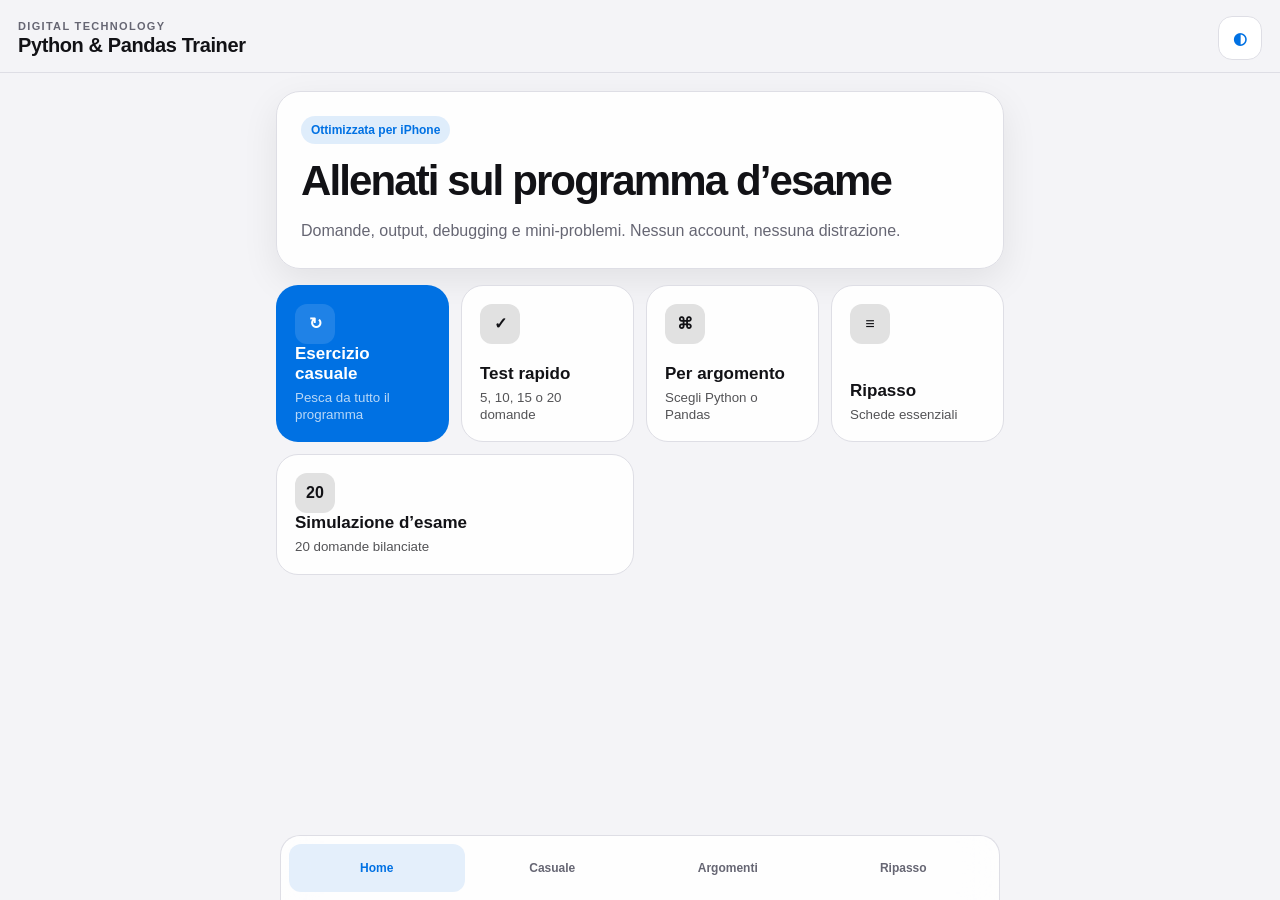
==== index.html @ 428d58a3 "Replace app with Python and Pandas trainer" ====
<!DOCTYPE html>
<html lang="it">
<head>
  <meta charset="UTF-8">
  <meta name="viewport" content="width=device-width, initial-scale=1, viewport-fit=cover">
  <meta name="theme-color" content="#f4f4f7">
  <meta name="description" content="Webapp mobile per ripassare Python e Pandas">
  <meta name="apple-mobile-web-app-capable" content="yes">
  <meta name="apple-mobile-web-app-status-bar-style" content="default">
  <title>Python &amp; Pandas Trainer</title>
  <link rel="manifest" href="manifest.json">
  <link rel="icon" href="icon.svg" type="image/svg+xml">
  <link rel="stylesheet" href="styles.css">
</head>
<body>
  <header class="topbar">
    <div>
      <p class="eyebrow">DIGITAL TECHNOLOGY</p>
      <h1>Python &amp; Pandas Trainer</h1>
    </div>
    <button id="themeToggle" class="icon-button" aria-label="Cambia tema">◐</button>
  </header>

  <main class="app-shell">
    <section id="homeView" class="view active">
      <div class="hero card">
        <span class="pill">Ottimizzata per iPhone</span>
        <h2>Allenati sul programma d’esame</h2>
        <p>Domande, output, debugging e mini-problemi. Nessun account, nessuna distrazione.</p>
      </div>

      <div class="action-grid">
        <button class="action-card primary" data-action="random">
          <span class="action-icon">↻</span>
          <strong>Esercizio casuale</strong>
          <small>Pesca da tutto il programma</small>
        </button>
        <button class="action-card" data-action="quick">
          <span class="action-icon">✓</span>
          <strong>Test rapido</strong>
          <small>5, 10, 15 o 20 domande</small>
        </button>
        <button class="action-card" data-action="topics">
          <span class="action-icon">⌘</span>
          <strong>Per argomento</strong>
          <small>Scegli Python o Pandas</small>
        </button>
        <button class="action-card" data-action="review">
          <span class="action-icon">≡</span>
          <strong>Ripasso</strong>
          <small>Schede essenziali</small>
        </button>
        <button class="action-card wide" data-action="exam">
          <span class="action-icon">20</span>
          <strong>Simulazione d’esame</strong>
          <small>20 domande bilanciate</small>
        </button>
      </div>
    </section>

    <section id="setupView" class="view">
      <button class="back-button" data-back>← Home</button>
      <div class="card">
        <p class="eyebrow" id="setupEyebrow">TEST</p>
        <h2 id="setupTitle">Configura esercizio</h2>
        <div id="setupContent"></div>
      </div>
    </section>

    <section id="quizView" class="view">
      <div class="quiz-header">
        <button class="back-button" data-back>← Esci</button>
        <div class="progress-wrap" role="progressbar" aria-label="Avanzamento" aria-valuemin="0" aria-valuenow="0" aria-valuemax="1">
          <div id="progressBar" class="progress-bar"></div>
        </div>
        <span id="progressText" class="progress-text"></span>
      </div>

      <article class="question-card card">
        <div class="question-meta">
          <span id="topicBadge" class="pill"></span>
          <span id="difficultyBadge" class="difficulty"></span>
        </div>
        <h2 id="questionText"></h2>
        <pre id="codeBlock" class="code-block hidden"><code></code></pre>
        <div id="dataPreview" class="data-preview hidden"></div>
        <div id="answers" class="answers"></div>
        <div class="button-row">
          <button id="checkButton" class="primary-button">Controlla risposta</button>
          <button id="showButton" class="secondary-button">Mostra soluzione</button>
        </div>
        <div id="feedback" class="feedback hidden" aria-live="polite"></div>
        <button id="nextButton" class="primary-button full hidden">Prossimo esercizio</button>
      </article>
    </section>

    <section id="resultView" class="view">
      <button class="back-button" data-back>← Home</button>
      <div class="card result-card">
        <p class="eyebrow">RISULTATO</p>
        <div id="scoreRing" class="score-ring"><span id="scorePercent">0%</span></div>
        <h2 id="scoreTitle"></h2>
        <p id="scoreSummary"></p>
        <div id="resultActions" class="button-stack"></div>
        <details>
          <summary>Rivedi le risposte</summary>
          <div id="reviewList" class="review-list"></div>
        </details>
      </div>
    </section>

    <section id="reviewView" class="view">
      <button class="back-button" data-back>← Home</button>
      <div class="review-header">
        <p class="eyebrow">RIPASSO</p>
        <h2>Schede essenziali</h2>
        <input id="reviewSearch" type="search" placeholder="Cerca argomento..." aria-label="Cerca argomento">
      </div>
      <div id="reviewCards" class="review-cards"></div>
    </section>
  </main>

  <nav class="bottom-nav" aria-label="Navigazione principale">
    <button data-nav="home" class="active" aria-current="page">Home</button>
    <button data-nav="random">Casuale</button>
    <button data-nav="topics">Argomenti</button>
    <button data-nav="review">Ripasso</button>
  </nav>

  <script src="app.js"></script>
</body>
</html>
---- styles.css ----
:root {
  --bg: #f4f4f7;
  --card: rgba(255,255,255,.92);
  --text: #121216;
  --muted: #666673;
  --line: #dedee5;
  --accent: #0071e3;
  --accent-2: #0058b0;
  --ok: #16794a;
  --bad: #b3261e;
  --code: #17171c;
  --code-text: #f4f4f7;
  --shadow: 0 12px 36px rgba(0,0,0,.08);
}
[data-theme="dark"] {
  --bg: #0b0b0f;
  --card: rgba(27,27,32,.95);
  --text: #f5f5f7;
  --muted: #aaaab5;
  --line: #383840;
  --accent: #2997ff;
  --accent-2: #147ce5;
  --ok: #4cd28a;
  --bad: #ff7b72;
  --code: #050507;
  --code-text: #f7f7fa;
  --shadow: 0 16px 40px rgba(0,0,0,.32);
}
* { box-sizing: border-box; }
html { -webkit-text-size-adjust: 100%; color-scheme: light; }
[data-theme="dark"] { color-scheme: dark; }
body {
  margin: 0;
  min-height: 100vh;
  font-family: -apple-system, BlinkMacSystemFont, "SF Pro Text", "Segoe UI", sans-serif;
  background: var(--bg);
  color: var(--text);
}
button, input, textarea { font: inherit; }
button { -webkit-tap-highlight-color: transparent; cursor: pointer; }
button:disabled { cursor: not-allowed; opacity: .58; }
button:focus-visible, input:focus-visible, textarea:focus-visible, summary:focus-visible {
  outline: 3px solid color-mix(in srgb, var(--accent) 45%, transparent);
  outline-offset: 2px;
}
.topbar {
  position: sticky; top: 0; z-index: 20;
  display: flex; align-items: center; justify-content: space-between;
  padding: max(16px, env(safe-area-inset-top)) 18px 12px;
  -webkit-backdrop-filter: blur(18px);
  backdrop-filter: blur(18px);
  background: color-mix(in srgb, var(--bg) 82%, transparent);
  border-bottom: 1px solid var(--line);
}
.topbar h1 { margin: 2px 0 0; font-size: 20px; letter-spacing: -.02em; }
.eyebrow { margin: 0; font-size: 11px; font-weight: 800; letter-spacing: .12em; color: var(--muted); }
.icon-button, .back-button {
  min-width: 44px; min-height: 44px; border: 0; border-radius: 14px;
  background: transparent; color: var(--accent); font-weight: 700;
}
.icon-button { background: var(--card); border: 1px solid var(--line); }
.app-shell { width: min(760px, 100%); margin: 0 auto; padding: 18px 16px 104px; }
.view { display: none; }
.view.active { display: block; animation: appear .18s ease-out; }
@keyframes appear { from { opacity: 0; transform: translateY(4px); } }
.card {
  background: var(--card);
  border: 1px solid var(--line);
  border-radius: 24px;
  box-shadow: var(--shadow);
}
.hero { padding: 24px; margin-bottom: 16px; }
.hero h2 { margin: 16px 0 8px; font-size: clamp(28px, 7vw, 42px); letter-spacing: -.045em; line-height: 1.02; }
.hero p { color: var(--muted); line-height: 1.55; margin-bottom: 0; }
.pill {
  display: inline-flex; padding: 7px 10px; border-radius: 999px;
  background: color-mix(in srgb, var(--accent) 12%, transparent);
  color: var(--accent); font-weight: 750; font-size: 12px;
}
.action-grid { display: grid; grid-template-columns: 1fr 1fr; gap: 12px; }
.action-card {
  min-height: 152px; padding: 18px; border: 1px solid var(--line); border-radius: 22px;
  text-align: left; background: var(--card); color: var(--text);
  display: flex; flex-direction: column; align-items: flex-start; justify-content: flex-end;
}
.action-card:active { transform: scale(.985); }
.action-card.primary { background: var(--accent); color: white; border-color: transparent; }
.action-card.wide { grid-column: 1/-1; min-height: 120px; }
.action-icon {
  margin-bottom: auto; display: grid; place-items: center; width: 40px; height: 40px;
  border-radius: 12px; background: color-mix(in srgb, currentColor 12%, transparent);
  font-weight: 800;
}
.action-card strong { font-size: 17px; margin-bottom: 5px; }
.action-card small { color: inherit; opacity: .72; line-height: 1.3; }
#setupView .card { padding: 22px; }
.setup-group { margin-top: 22px; }
.setup-group label { display: block; margin-bottom: 9px; font-size: 13px; color: var(--muted); font-weight: 700; }
.segmented { display: grid; grid-template-columns: repeat(4, 1fr); gap: 8px; }
.segmented button, .choice-chip {
  min-height: 46px; border-radius: 14px; border: 1px solid var(--line);
  background: transparent; color: var(--text); font-weight: 700;
}
.segmented button.selected, .choice-chip.selected { background: var(--accent); color: white; border-color: var(--accent); }
.topic-list { display: grid; grid-template-columns: 1fr 1fr; gap: 8px; max-height: 48vh; overflow: auto; }
.choice-chip { text-align: left; padding: 12px; }
.quiz-header { display: grid; grid-template-columns: auto 1fr auto; align-items: center; gap: 10px; margin-bottom: 12px; }
.progress-wrap { height: 7px; background: var(--line); border-radius: 999px; overflow: hidden; }
.progress-bar { height: 100%; width: 0; background: var(--accent); transition: width .2s ease; }
.progress-text { font-size: 12px; font-weight: 750; color: var(--muted); }
.question-card { padding: 22px; }
.question-meta { display: flex; justify-content: space-between; align-items: center; gap: 10px; }
.difficulty { font-size: 12px; color: var(--muted); font-weight: 700; text-transform: capitalize; }
.question-card h2 { font-size: clamp(21px, 5.6vw, 29px); line-height: 1.2; letter-spacing: -.025em; margin: 20px 0; }
.code-block {
  margin: 0 0 18px; padding: 16px; border-radius: 16px; overflow-x: auto;
  background: var(--code); color: var(--code-text); font: 14px/1.55 ui-monospace, SFMono-Regular, Menlo, monospace;
}
.data-preview { overflow-x: auto; margin-bottom: 18px; }
.data-preview table { border-collapse: collapse; width: 100%; font-size: 13px; }
.data-preview th, .data-preview td { padding: 9px; border-bottom: 1px solid var(--line); text-align: left; white-space: nowrap; }
.answers { display: grid; gap: 10px; }
.answer-button {
  min-height: 54px; width: 100%; padding: 13px 14px; border-radius: 16px;
  border: 1px solid var(--line); background: transparent; color: var(--text);
  text-align: left; display: flex; gap: 10px; align-items: flex-start;
}
.answer-button.selected { border-color: var(--accent); background: color-mix(in srgb, var(--accent) 10%, transparent); }
.answer-button.correct { border-color: var(--ok); background: color-mix(in srgb, var(--ok) 12%, transparent); }
.answer-button.wrong { border-color: var(--bad); background: color-mix(in srgb, var(--bad) 12%, transparent); }
.answer-letter { flex: 0 0 27px; height: 27px; display: grid; place-items: center; border-radius: 9px; background: var(--line); font-weight: 800; }
.button-row, .button-stack { display: flex; gap: 10px; margin-top: 18px; }
.button-stack { flex-direction: column; }
.primary-button, .secondary-button {
  min-height: 50px; border-radius: 15px; padding: 0 16px; font-weight: 800;
}
.primary-button { border: 0; background: var(--accent); color: white; }
.primary-button:hover { background: var(--accent-2); }
.secondary-button { border: 1px solid var(--line); background: transparent; color: var(--text); }
.full { width: 100%; margin-top: 14px; }
.feedback { margin-top: 18px; padding: 16px; border-radius: 16px; line-height: 1.5; }
.feedback.ok { background: color-mix(in srgb, var(--ok) 12%, transparent); border: 1px solid var(--ok); }
.feedback.bad { background: color-mix(in srgb, var(--bad) 10%, transparent); border: 1px solid var(--bad); }
.feedback h3 { margin: 0 0 8px; }
.feedback p { margin: 7px 0; }
.hidden { display: none !important; }
.result-card { padding: 26px; text-align: center; }
.score-ring {
  width: 132px; height: 132px; border-radius: 50%; margin: 20px auto;
  display: grid; place-items: center; background: conic-gradient(var(--accent) 0deg, var(--line) 0deg);
  position: relative;
}
.score-ring::after { content: ""; position: absolute; inset: 12px; border-radius: 50%; background: var(--card); }
.score-ring span { z-index: 1; font-size: 28px; font-weight: 850; }
.result-card details { text-align: left; margin-top: 24px; }
.review-item { padding: 14px 0; border-bottom: 1px solid var(--line); }
.review-item strong { display: block; margin-bottom: 5px; }
.review-header { margin: 8px 2px 16px; }
.review-header h2 { margin: 6px 0 14px; font-size: 32px; }
.review-header input {
  width: 100%; min-height: 48px; border-radius: 14px; border: 1px solid var(--line);
  background: var(--card); color: var(--text); padding: 0 14px;
}
.review-cards { display: grid; gap: 12px; }
.review-card { padding: 18px; }
.review-card h3 { margin: 10px 0 8px; }
.review-card p, .review-card li { color: var(--muted); line-height: 1.5; }
.review-card code { font-family: ui-monospace, monospace; color: var(--code-text); }
.bottom-nav {
  position: fixed; left: 0; right: 0; bottom: 0; z-index: 30;
  display: grid; grid-template-columns: repeat(4,1fr);
  padding: 8px 8px max(8px, env(safe-area-inset-bottom));
  background: color-mix(in srgb, var(--card) 92%, transparent);
  -webkit-backdrop-filter: blur(18px); backdrop-filter: blur(18px); border-top: 1px solid var(--line);
}
.bottom-nav button {
  min-height: 48px; border: 0; border-radius: 12px; background: transparent; color: var(--muted); font-size: 12px; font-weight: 750;
}
.bottom-nav button.active { color: var(--accent); background: color-mix(in srgb, var(--accent) 10%, transparent); }
@media (min-width: 720px) {
  .action-grid { grid-template-columns: repeat(4, 1fr); }
  .action-card.wide { grid-column: span 2; }
  .bottom-nav { left: 50%; width: 720px; transform: translateX(-50%); border: 1px solid var(--line); border-bottom: 0; border-radius: 20px 20px 0 0; }
}
@media (max-width: 420px) {
  .button-row { flex-direction: column; }
  .button-row button { width: 100%; }
  .segmented { grid-template-columns: repeat(2, 1fr); }
}
@media (prefers-reduced-motion: reduce) { * { animation: none !important; transition: none !important; } }
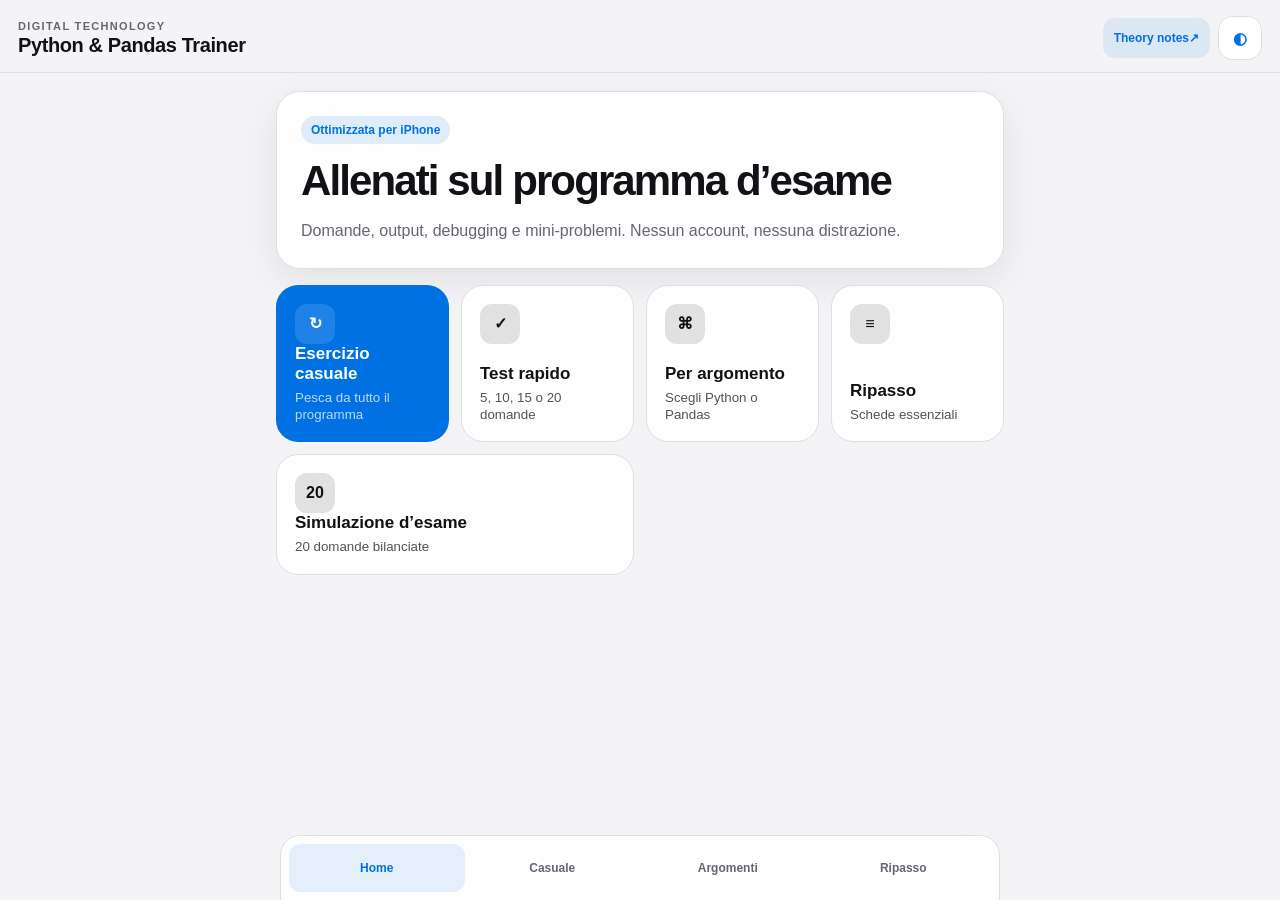
==== commit 79cbc92d: "Add Digital Technology study notes wiki" ====
--- a/index.html
+++ b/index.html
@@ -18,7 +18,10 @@
       <p class="eyebrow">DIGITAL TECHNOLOGY</p>
       <h1>Python &amp; Pandas Trainer</h1>
     </div>
-    <button id="themeToggle" class="icon-button" aria-label="Cambia tema">◐</button>
+    <div class="topbar-actions">
+      <a class="study-link" href="notes.html">Theory notes <span aria-hidden="true">↗</span></a>
+      <button id="themeToggle" class="icon-button" aria-label="Cambia tema">◐</button>
+    </div>
   </header>
 
   <main class="app-shell">
--- a/styles.css
+++ b/styles.css
@@ -53,6 +53,9 @@
   border-bottom: 1px solid var(--line);
 }
 .topbar h1 { margin: 2px 0 0; font-size: 20px; letter-spacing: -.02em; }
+.topbar-actions { display: flex; align-items: center; gap: 8px; }
+.study-link { min-height: 40px; display: inline-flex; align-items: center; padding: 0 11px; border-radius: 12px; color: var(--accent); background: color-mix(in srgb, var(--accent) 10%, transparent); font-size: 12px; font-weight: 800; text-decoration: none; }
+.study-link:hover { background: color-mix(in srgb, var(--accent) 18%, transparent); text-decoration: none; }
 .eyebrow { margin: 0; font-size: 11px; font-weight: 800; letter-spacing: .12em; color: var(--muted); }
 .icon-button, .back-button {
   min-width: 44px; min-height: 44px; border: 0; border-radius: 14px;
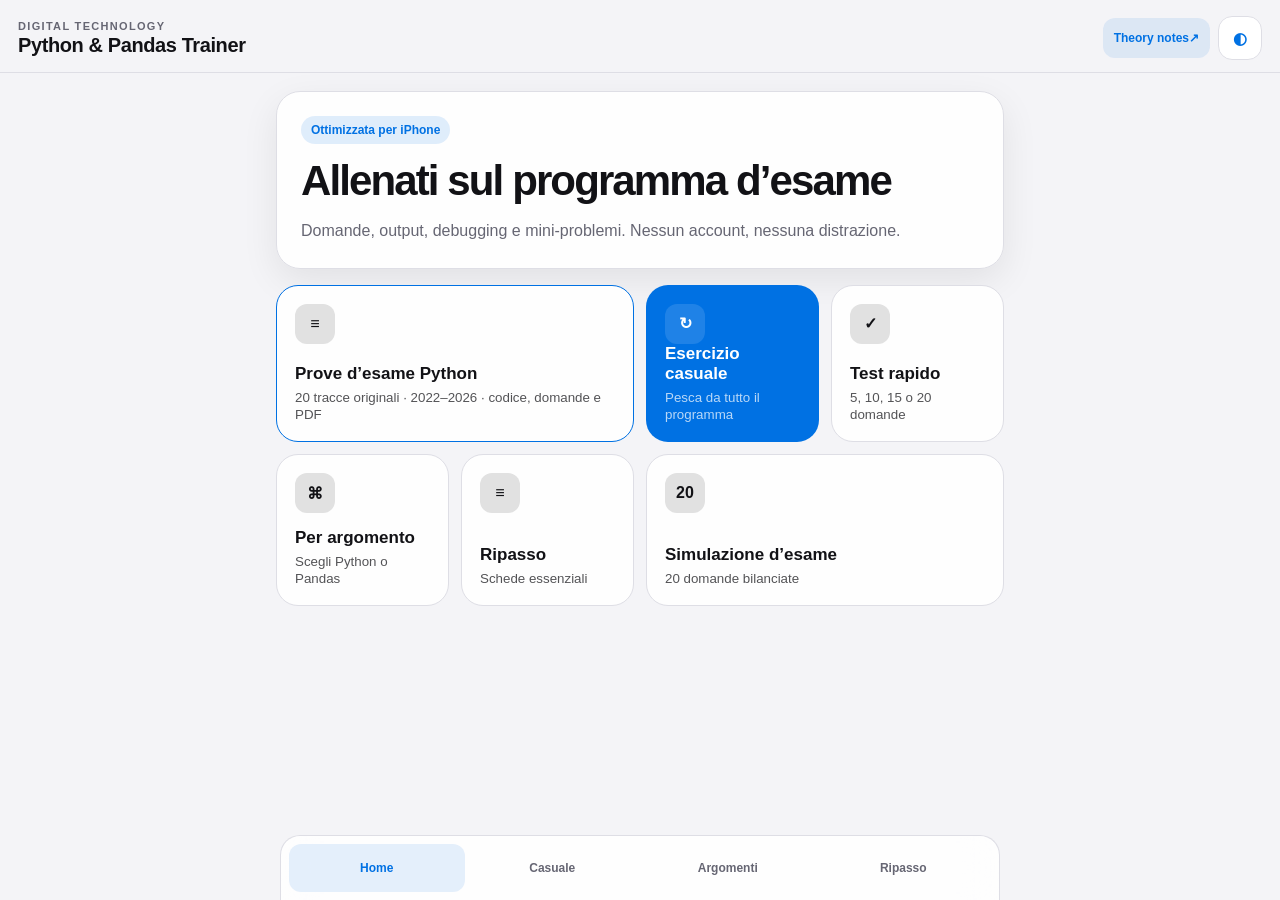
==== commit 49f03c80: "Add original Python exam papers by date" ====
--- a/index.html
+++ b/index.html
@@ -33,6 +33,11 @@
       </div>
 
       <div class="action-grid">
+        <a class="action-card wide exam-link" href="notes.html#python-exams">
+          <span class="action-icon" aria-hidden="true">≡</span>
+          <strong>Prove d’esame Python</strong>
+          <small>20 tracce originali · 2022–2026 · codice, domande e PDF</small>
+        </a>
         <button class="action-card primary" data-action="random">
           <span class="action-icon">↻</span>
           <strong>Esercizio casuale</strong>
--- a/styles.css
+++ b/styles.css
@@ -96,6 +96,9 @@
 }
 .action-card strong { font-size: 17px; margin-bottom: 5px; }
 .action-card small { color: inherit; opacity: .72; line-height: 1.3; }
+.exam-link { text-decoration: none; border-color: var(--accent); }
+.exam-link:hover { background: color-mix(in srgb, var(--accent) 8%, var(--card)); }
+.exam-link:focus-visible, .study-link:focus-visible { outline: 3px solid var(--accent); outline-offset: 3px; }
 #setupView .card { padding: 22px; }
 .setup-group { margin-top: 22px; }
 .setup-group label { display: block; margin-bottom: 9px; font-size: 13px; color: var(--muted); font-weight: 700; }
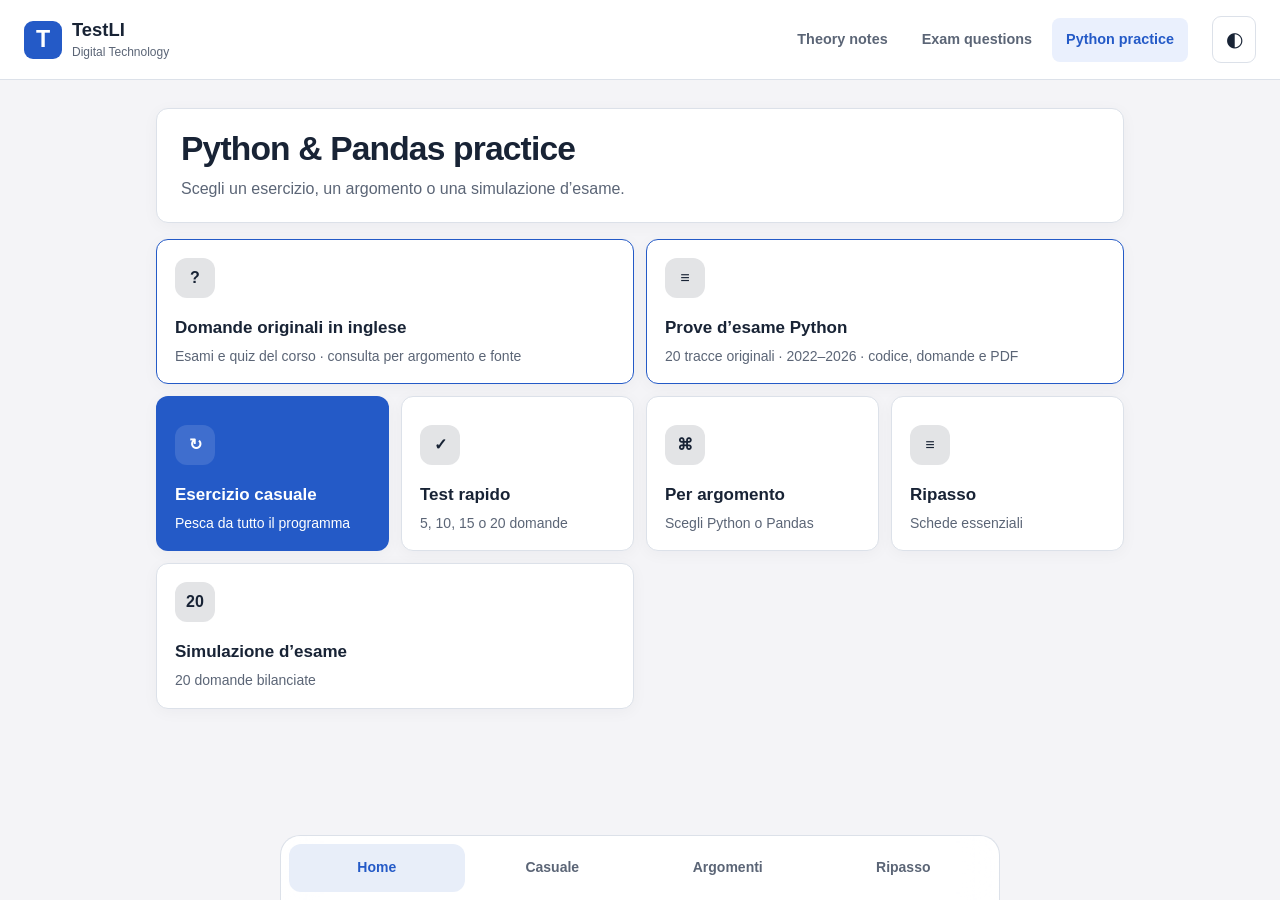
==== commit 2ae8409b: "Add original exam question bank and unify study interface" ====
--- a/index.html
+++ b/index.html
@@ -7,32 +7,31 @@
   <meta name="description" content="Webapp mobile per ripassare Python e Pandas">
   <meta name="apple-mobile-web-app-capable" content="yes">
   <meta name="apple-mobile-web-app-status-bar-style" content="default">
-  <title>Python &amp; Pandas Trainer</title>
+  <title>Python &amp; Pandas practice | TestLI</title>
   <link rel="manifest" href="manifest.json">
   <link rel="icon" href="icon.svg" type="image/svg+xml">
   <link rel="stylesheet" href="styles.css">
+  <link rel="stylesheet" href="common.css">
+  <script src="common.js" defer></script>
 </head>
-<body>
-  <header class="topbar">
-    <div>
-      <p class="eyebrow">DIGITAL TECHNOLOGY</p>
-      <h1>Python &amp; Pandas Trainer</h1>
-    </div>
-    <div class="topbar-actions">
-      <a class="study-link" href="notes.html">Theory notes <span aria-hidden="true">↗</span></a>
-      <button id="themeToggle" class="icon-button" aria-label="Cambia tema">◐</button>
-    </div>
-  </header>
+<body data-area="python">
+<a class="skip-link" href="#main">Skip to exercises</a>
+<header class="site-header"><div class="header-inner">
+<a class="wordmark" href="index.html" aria-label="TestLI home"><span class="monogram" aria-hidden="true">T</span><span>TestLI<small>Digital Technology</small></span></a>
+<nav class="study-nav" aria-label="Study areas"><a href="notes.html">Theory notes</a><a href="questions.html">Exam questions</a><a href="index.html" aria-current="page">Python practice</a></nav>
+<button id="themeToggle" class="theme-button" aria-label="Toggle dark theme" aria-pressed="false">◐</button>
+</div></header>
 
-  <main class="app-shell">
+  <main class="app-shell" id="main">
     <section id="homeView" class="view active">
       <div class="hero card">
-        <span class="pill">Ottimizzata per iPhone</span>
-        <h2>Allenati sul programma d’esame</h2>
-        <p>Domande, output, debugging e mini-problemi. Nessun account, nessuna distrazione.</p>
+
+        <h2>Python &amp; Pandas practice</h2>
+        <p>Scegli un esercizio, un argomento o una simulazione d’esame.</p>
       </div>
 
       <div class="action-grid">
+        <a class="action-card wide exam-link" href="questions.html"><span class="action-icon" aria-hidden="true">?</span><strong>Domande originali in inglese</strong><small>Esami e quiz del corso · consulta per argomento e fonte</small></a>
         <a class="action-card wide exam-link" href="notes.html#python-exams">
           <span class="action-icon" aria-hidden="true">≡</span>
           <strong>Prove d’esame Python</strong>
--- a/common.css
+++ b/common.css
@@ -0,0 +1,26 @@
+:root { --bg:#f4f4f7;--card:#fff;--text:#182335;--muted:#5b6576;--line:#dce1e9;--accent:#245ac7;--accent-2:#1748ac;--soft:#eaf0fd;--code:#172235;--code-text:#f1f5ff;--shadow:0 3px 16px rgb(24 35 53 / 4%);--paper:var(--card);--ink:var(--text);--blue:var(--accent);--blue-soft:var(--soft);--line-soft:var(--line);--purple:var(--accent);--memory:var(--soft); }
+[data-theme="dark"] { --bg:#0b0b0f;--card:#181e29;--text:#edf1f8;--muted:#a9b5c8;--line:#343e50;--accent:#8cb5ff;--accent-2:#aac8ff;--soft:#23324b;--code:#0c1220;--code-text:#edf1f8;--shadow:none;color-scheme:dark; }
+* { box-sizing:border-box; } html { scroll-behavior:smooth;-webkit-text-size-adjust:100%; } body { margin:0;background:var(--bg);color:var(--text);font:1rem/1.65 -apple-system,BlinkMacSystemFont,"Segoe UI",sans-serif; }
+button,input,select { font:inherit; } button,summary { cursor:pointer; } a { color:var(--accent);text-decoration:none; } a:hover { text-decoration:underline; }
+:is(a,button,input,select,summary):focus-visible { outline:3px solid var(--accent);outline-offset:3px; } [hidden] { display:none!important; }
+.skip-link { position:fixed;top:-80px;left:16px;z-index:100;background:var(--text);color:var(--card);padding:10px 16px; } .skip-link:focus { top:12px; }
+.site-header { display:block;min-height:0;padding:0;background:var(--card);border-bottom:1px solid var(--line); }
+.header-inner { max-width:1280px;margin:auto;padding:16px 24px;display:flex;align-items:center;gap:24px; }
+.wordmark { display:flex;align-items:center;gap:10px;color:var(--text);font-size:1.15rem;line-height:1.2;font-weight:800;white-space:nowrap; } .wordmark:hover { text-decoration:none; }
+.wordmark small { display:block;font-size:.75rem;font-weight:500;color:var(--muted);margin-top:4px; }
+.monogram { display:grid;place-items:center;width:38px;height:38px;background:#245ac7;color:#fff;border-radius:9px;font:800 1.45rem -apple-system,BlinkMacSystemFont,"Segoe UI",sans-serif; }
+.site-header .study-nav { display:flex;flex-direction:row;gap:6px;margin-left:auto; }
+.site-header .study-nav a { min-height:44px;display:flex;align-items:center;padding:8px 14px;border-radius:8px;font-size:.9rem;font-weight:650;color:var(--muted);white-space:nowrap; }
+.site-header .study-nav a:hover { background:var(--bg);text-decoration:none; } .site-header .study-nav a[aria-current="page"] { background:var(--soft);color:var(--accent); }
+.theme-button { min-width:44px;min-height:44px;padding:6px;background:var(--card);color:var(--text);border:1px solid var(--line);border-radius:9px;font-size:1.25rem; }
+h1,h2,h3 { font-family:inherit;color:var(--text);line-height:1.25;letter-spacing:-.025em; }
+.eyebrow,.article-kicker,.chapter-label { color:var(--muted);font-size:.8rem;font-weight:700;letter-spacing:.06em;text-transform:uppercase; }
+.muted { color:var(--muted); } .text-link { display:inline-block;padding:5px 0;font-size:.9rem;font-weight:650; }
+.app-shell { width:min(1000px,100%);padding-top:28px; } .card,.action-card { border-radius:12px;box-shadow:var(--shadow); }
+.hero { padding:20px 24px; } .hero h2 { font-size:clamp(1.65rem,4vw,2.1rem);margin:0 0 8px;line-height:1.2;letter-spacing:-.025em; } .hero p { margin:0; }
+.action-card { min-height:155px; } .action-card small { font-size:.875rem;opacity:1;color:var(--muted); } .action-card.primary { background:#245ac7;color:#fff; } .action-card.primary small { color:#fff; } .action-icon { margin-bottom:16px; }
+.primary-button { background:#245ac7;color:#fff; } .primary-button:hover { background:#1748ac; }
+.pill,.difficulty,.progress-text,.bottom-nav button,.setup-group label { font-size:.875rem; }
+.article-footer { display:flex;flex-wrap:wrap;justify-content:space-between;gap:16px;margin-top:36px;padding-top:20px;border-top:1px solid var(--line);font-size:.875rem;color:var(--muted); }
+@media(max-width:650px) { .header-inner { gap:10px;padding:12px 16px;flex-wrap:wrap; } .wordmark { flex:1; } .site-header .study-nav { order:3;flex-basis:100%;margin:0;gap:4px; } .site-header .study-nav a { flex:1;justify-content:center;padding:8px 6px;font-size:.875rem; } .theme-button { margin-left:auto; } .app-shell { padding-top:18px; } }
+@media(prefers-reduced-motion:reduce) { html { scroll-behavior:auto; } * { animation:none!important;transition:none!important; } }
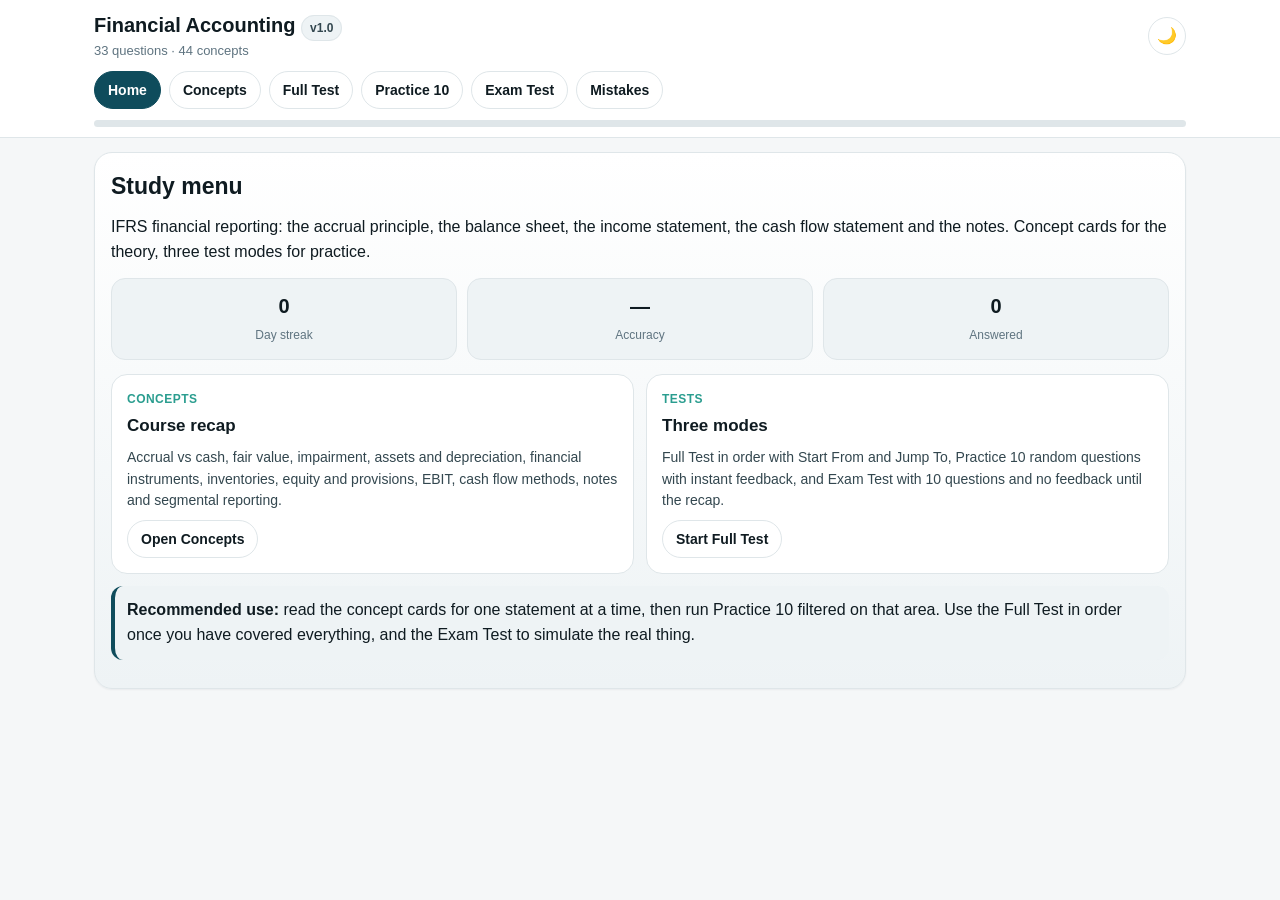
==== commit c2cd3201: "Replace Digital Technology site with Financial Accounting Study Hub Builds a new study site from the" ====
--- a/index.html
+++ b/index.html
@@ -1,139 +1,126 @@
-<!DOCTYPE html>
-<html lang="it">
+<!doctype html>
+<html lang="en">
 <head>
-  <meta charset="UTF-8">
-  <meta name="viewport" content="width=device-width, initial-scale=1, viewport-fit=cover">
-  <meta name="theme-color" content="#f4f4f7">
-  <meta name="description" content="Webapp mobile per ripassare Python e Pandas">
-  <meta name="apple-mobile-web-app-capable" content="yes">
-  <meta name="apple-mobile-web-app-status-bar-style" content="default">
-  <title>Python &amp; Pandas practice | TestLI</title>
-  <link rel="manifest" href="manifest.json">
-  <link rel="icon" href="icon.svg" type="image/svg+xml">
-  <link rel="stylesheet" href="styles.css">
-  <link rel="stylesheet" href="common.css">
-  <script src="common.js" defer></script>
+<meta charset="utf-8" />
+<meta name="viewport" content="width=device-width, initial-scale=1, viewport-fit=cover" />
+<title>Financial Accounting Study Hub</title>
+<meta name="description" content="Concepts and practice questions on IFRS financial accounting: balance sheet, income statement, cash flow statement and notes." />
+<link rel="manifest" href="manifest.json" />
+<link rel="icon" href="icon.svg" type="image/svg+xml" />
+<link rel="apple-touch-icon" href="icon.svg" />
+<meta name="theme-color" content="#0f4c5c" />
+<meta name="apple-mobile-web-app-capable" content="yes" />
+<script>(function(){try{var t=localStorage.getItem('fa_theme');if(!t){t=(window.matchMedia&&window.matchMedia('(prefers-color-scheme: dark)').matches)?'dark':'light';}document.documentElement.setAttribute('data-theme',t);}catch(e){}})();</script>
+<link rel="stylesheet" href="styles.css" />
 </head>
-<body data-area="python">
-<a class="skip-link" href="#main">Skip to exercises</a>
-<header class="site-header"><div class="header-inner">
-<a class="wordmark" href="index.html" aria-label="TestLI home"><span class="monogram" aria-hidden="true">T</span><span>TestLI<small>Digital Technology</small></span></a>
-<nav class="study-nav" aria-label="Study areas"><a href="notes.html">Theory notes</a><a href="questions.html">Exam questions</a><a href="index.html" aria-current="page">Python practice</a></nav>
-<button id="themeToggle" class="theme-button" aria-label="Toggle dark theme" aria-pressed="false">◐</button>
-</div></header>
+<body>
+<header>
+  <div class="header-inner">
+    <div class="topbar">
+      <div>
+        <h1>Financial Accounting <span class="badge" id="versionBadge">v1.0</span></h1>
+        <div class="small" id="count"></div>
+      </div>
+      <div class="topbar-actions">
+        <button class="theme-toggle" id="themeToggle" title="Toggle dark mode" aria-label="Toggle dark mode">🌙</button>
+        <button class="hamb" id="hambBtn" aria-label="Menu">Menu</button>
+      </div>
+    </div>
+    <nav class="nav" id="mainNav" aria-label="Sections">
+      <button id="homeBtn" data-section="home" class="active">Home</button>
+      <button id="conceptsBtn" data-section="concepts">Concepts</button>
+      <button id="fullBtn" data-mode="full">Full Test</button>
+      <button id="practiceBtn" data-mode="practice10">Practice 10</button>
+      <button id="examBtn" data-mode="exam">Exam Test</button>
+      <button id="mistakesBtn" data-section="mistakes">Mistakes</button>
+    </nav>
+    <div class="progress-wrap"><div class="progress" id="progress"></div></div>
+  </div>
+</header>
 
-  <main class="app-shell" id="main">
-    <section id="homeView" class="view active">
-      <div class="hero card">
+<main>
+  <section id="home" class="app-section card hero">
+    <h2>Study menu</h2>
+    <p>IFRS financial reporting: the accrual principle, the balance sheet, the income statement, the cash flow statement and the notes. Concept cards for the theory, three test modes for practice.</p>
+    <div class="stats-row" id="homeStats"></div>
+    <div class="grid">
+      <div class="topic">
+        <div class="kicker">Concepts</div>
+        <strong>Course recap</strong>
+        <p class="mini">Accrual vs cash, fair value, impairment, assets and depreciation, financial instruments, inventories, equity and provisions, EBIT, cash flow methods, notes and segmental reporting.</p>
+        <button class="pill" data-section="concepts">Open Concepts</button>
+      </div>
+      <div class="topic">
+        <div class="kicker">Tests</div>
+        <strong>Three modes</strong>
+        <p class="mini">Full Test in order with Start From and Jump To, Practice 10 random questions with instant feedback, and Exam Test with 10 questions and no feedback until the recap.</p>
+        <button class="pill" id="continueBtn" data-mode="full">Start Full Test</button>
+      </div>
+    </div>
+    <div class="callout"><strong>Recommended use:</strong> read the concept cards for one statement at a time, then run Practice 10 filtered on that area. Use the Full Test in order once you have covered everything, and the Exam Test to simulate the real thing.</div>
+  </section>
 
-        <h2>Python &amp; Pandas practice</h2>
-        <p>Scegli un esercizio, un argomento o una simulazione d’esame.</p>
+  <section id="concepts" class="app-section hidden">
+    <div class="card">
+      <h2>Concepts</h2>
+      <p class="small">Each card gives the meaning, how the rule works in practice, and the typical exam trap.</p>
+      <div class="pillrow" id="conceptPills"></div>
+      <input class="searchbox" id="conceptSearch" placeholder="Search concepts..." aria-label="Search concepts" />
+      <div class="topic-grid concepts-grid" id="conceptsGrid"></div>
+      <div class="callout warn">
+        <strong>High-frequency traps</strong>
+        <div class="topic-grid">
+          <div class="topic"><div class="kicker">Trap</div><strong>Accrual ≠ cash</strong><p>Revenue belongs to the year the transaction takes effect; the cash inflow can fall in a different year.</p></div>
+          <div class="topic"><div class="kicker">Trap</div><strong>FVTPL ≠ Available-for-sale</strong><p>Both are measured at fair value, but the variation goes to the income statement for FVTPL and to the revaluation reserve for available-for-sale.</p></div>
+          <div class="topic"><div class="kicker">Trap</div><strong>Impairment ≠ depreciation</strong><p>Depreciation allocates cost across useful life; impairment captures a durable, unrecoverable loss of value.</p></div>
+          <div class="topic"><div class="kicker">Trap</div><strong>Land is never depreciated</strong><p>Every other item of PPE is, and depreciation continues even while an asset sits idle.</p></div>
+          <div class="topic"><div class="kicker">Trap</div><strong>LIFO is not allowed</strong><p>IFRS permits FIFO and weighted average only; LIFO logic is considered unrealistic.</p></div>
+          <div class="topic"><div class="kicker">Trap</div><strong>Inventories: lower of the two</strong><p>Cost versus net realizable value, where NRV is the selling price less completion and selling costs.</p></div>
+          <div class="topic"><div class="kicker">Trap</div><strong>Gross profit only by function</strong><p>The by-nature format runs from revenue straight to operating profit with no gross profit subtotal.</p></div>
+          <div class="topic"><div class="kicker">Trap</div><strong>Goodwill is tested, not amortized</strong><p>Indefinite life means an impairment test every year, with the loss credited to the income statement.</p></div>
+        </div>
       </div>
+    </div>
+  </section>
 
-      <div class="action-grid">
-        <a class="action-card wide exam-link" href="questions.html"><span class="action-icon" aria-hidden="true">?</span><strong>Domande originali in inglese</strong><small>Esami e quiz del corso · consulta per argomento e fonte</small></a>
-        <a class="action-card wide exam-link" href="notes.html#python-exams">
-          <span class="action-icon" aria-hidden="true">≡</span>
-          <strong>Prove d’esame Python</strong>
-          <small>20 tracce originali · 2022–2026 · codice, domande e PDF</small>
-        </a>
-        <button class="action-card primary" data-action="random">
-          <span class="action-icon">↻</span>
-          <strong>Esercizio casuale</strong>
-          <small>Pesca da tutto il programma</small>
-        </button>
-        <button class="action-card" data-action="quick">
-          <span class="action-icon">✓</span>
-          <strong>Test rapido</strong>
-          <small>5, 10, 15 o 20 domande</small>
-        </button>
-        <button class="action-card" data-action="topics">
-          <span class="action-icon">⌘</span>
-          <strong>Per argomento</strong>
-          <small>Scegli Python o Pandas</small>
-        </button>
-        <button class="action-card" data-action="review">
-          <span class="action-icon">≡</span>
-          <strong>Ripasso</strong>
-          <small>Schede essenziali</small>
-        </button>
-        <button class="action-card wide" data-action="exam">
-          <span class="action-icon">20</span>
-          <strong>Simulazione d’esame</strong>
-          <small>20 domande bilanciate</small>
-        </button>
+  <section id="testSection" class="app-section hidden">
+    <section class="card" id="setup">
+      <h2 id="testTitle">Test</h2>
+      <p class="small" id="setupDesc">Choose a test mode.</p>
+      <div class="controls">
+        <div id="categoryWrap">
+          <label class="small" for="category">Area</label>
+          <select id="category"></select>
+        </div>
+        <div id="startWrap">
+          <label class="small" for="startFrom">Start from question</label>
+          <input id="startFrom" type="number" min="1" value="1" />
+        </div>
+        <div id="orderWrap">
+          <label class="small" for="orderMode">Order</label>
+          <select id="orderMode">
+            <option value="ordered">Original order</option>
+            <option value="shuffle">Shuffle</option>
+          </select>
+        </div>
       </div>
+      <button class="primary" id="startBtn">Start</button>
     </section>
+    <section class="card hidden" id="quiz"></section>
+    <section class="card hidden" id="summary"></section>
+  </section>
 
-    <section id="setupView" class="view">
-      <button class="back-button" data-back>← Home</button>
-      <div class="card">
-        <p class="eyebrow" id="setupEyebrow">TEST</p>
-        <h2 id="setupTitle">Configura esercizio</h2>
-        <div id="setupContent"></div>
-      </div>
-    </section>
+  <section id="mistakes" class="app-section hidden">
+    <div class="card">
+      <h2>Mistakes Review</h2>
+      <p class="small">Wrong answers are saved in this browser.</p>
+      <div id="mistakeList"></div>
+      <button class="ghost" id="clearMistakesBtn">Reset mistakes</button>
+    </div>
+  </section>
+</main>
 
-    <section id="quizView" class="view">
-      <div class="quiz-header">
-        <button class="back-button" data-back>← Esci</button>
-        <div class="progress-wrap" role="progressbar" aria-label="Avanzamento" aria-valuemin="0" aria-valuenow="0" aria-valuemax="1">
-          <div id="progressBar" class="progress-bar"></div>
-        </div>
-        <span id="progressText" class="progress-text"></span>
-      </div>
-
-      <article class="question-card card">
-        <div class="question-meta">
-          <span id="topicBadge" class="pill"></span>
-          <span id="difficultyBadge" class="difficulty"></span>
-        </div>
-        <h2 id="questionText"></h2>
-        <pre id="codeBlock" class="code-block hidden"><code></code></pre>
-        <div id="dataPreview" class="data-preview hidden"></div>
-        <div id="answers" class="answers"></div>
-        <div class="button-row">
-          <button id="checkButton" class="primary-button">Controlla risposta</button>
-          <button id="showButton" class="secondary-button">Mostra soluzione</button>
-        </div>
-        <div id="feedback" class="feedback hidden" aria-live="polite"></div>
-        <button id="nextButton" class="primary-button full hidden">Prossimo esercizio</button>
-      </article>
-    </section>
-
-    <section id="resultView" class="view">
-      <button class="back-button" data-back>← Home</button>
-      <div class="card result-card">
-        <p class="eyebrow">RISULTATO</p>
-        <div id="scoreRing" class="score-ring"><span id="scorePercent">0%</span></div>
-        <h2 id="scoreTitle"></h2>
-        <p id="scoreSummary"></p>
-        <div id="resultActions" class="button-stack"></div>
-        <details>
-          <summary>Rivedi le risposte</summary>
-          <div id="reviewList" class="review-list"></div>
-        </details>
-      </div>
-    </section>
-
-    <section id="reviewView" class="view">
-      <button class="back-button" data-back>← Home</button>
-      <div class="review-header">
-        <p class="eyebrow">RIPASSO</p>
-        <h2>Schede essenziali</h2>
-        <input id="reviewSearch" type="search" placeholder="Cerca argomento..." aria-label="Cerca argomento">
-      </div>
-      <div id="reviewCards" class="review-cards"></div>
-    </section>
-  </main>
-
-  <nav class="bottom-nav" aria-label="Navigazione principale">
-    <button data-nav="home" class="active" aria-current="page">Home</button>
-    <button data-nav="random">Casuale</button>
-    <button data-nav="topics">Argomenti</button>
-    <button data-nav="review">Ripasso</button>
-  </nav>
-
-  <script src="app.js"></script>
+<script src="data.js"></script>
+<script src="app.js"></script>
 </body>
 </html>
--- a/styles.css
+++ b/styles.css
@@ -1,196 +1,81 @@
-:root {
-  --bg: #f4f4f7;
-  --card: rgba(255,255,255,.92);
-  --text: #121216;
-  --muted: #666673;
-  --line: #dedee5;
-  --accent: #0071e3;
-  --accent-2: #0058b0;
-  --ok: #16794a;
-  --bad: #b3261e;
-  --code: #17171c;
-  --code-text: #f4f4f7;
-  --shadow: 0 12px 36px rgba(0,0,0,.08);
+:root{--bg:#f5f7f8;--card:#fff;--text:#0f1b21;--muted:#5f7480;--line:#dfe6e9;--accent:#0f4c5c;--accent2:#2a9d8f;--soft:#eef3f5;--text2:#33474f;--ok:#0b6b45;--ok-bg:#eafaf1;--ok-line:#a8e6c8;--ok-border:#10b981;--bad:#b42318;--bad-bg:#fef3f2;--bad-line:#fecdca;--bad-border:#f04438;--warn:#b54708;--shadow:0 1px 2px rgba(15,27,33,.05);--shadow-md:0 10px 26px rgba(15,27,33,.09)}
+[data-theme="dark"]{--bg:#0a0f12;--card:#141c21;--text:#e6ecef;--muted:#8fa3ad;--line:#22303a;--accent:#4fb3c8;--accent2:#46c8b5;--soft:#18232a;--text2:#c2cfd6;--ok:#4ade80;--ok-bg:#0f2a1d;--ok-line:#1f5c3a;--ok-border:#22c55e;--bad:#ff8a8a;--bad-bg:#2a1618;--bad-line:#5c2327;--bad-border:#f04438;--warn:#f0a35c;--shadow:0 1px 2px rgba(0,0,0,.4);--shadow-md:0 10px 30px rgba(0,0,0,.5)}
+*{box-sizing:border-box}
+html{scroll-behavior:smooth}
+body{margin:0;font-family:-apple-system,BlinkMacSystemFont,"Segoe UI",Roboto,Arial,sans-serif;background:var(--bg);color:var(--text);line-height:1.55;transition:background .25s ease,color .25s ease}
+header{position:sticky;top:0;z-index:20;background:var(--card);border-bottom:1px solid var(--line);transition:background .25s ease,border-color .25s ease}
+.header-inner{max-width:1120px;margin:0 auto;padding:10px 14px}
+h1{font-size:20px;margin:0}
+h2{font-size:23px;margin:0 0 10px}
+h3{font-size:18px;margin:18px 0 8px}
+p{margin:8px 0}
+.small{font-size:13px;color:var(--muted)}
+.topbar{display:flex;align-items:center;justify-content:space-between;gap:10px}
+.topbar-actions{display:flex;gap:8px;align-items:center}
+.hamb{display:none;border:1px solid var(--line);background:var(--card);color:var(--text);border-radius:12px;padding:9px 11px;font-weight:800;cursor:pointer}
+.theme-toggle{border:1px solid var(--line);background:var(--card);color:var(--text);border-radius:999px;width:38px;height:38px;font-size:16px;line-height:1;display:flex;align-items:center;justify-content:center;cursor:pointer;transition:transform .15s ease}
+.theme-toggle:active{transform:scale(.86)}
+.nav{display:flex;gap:8px;overflow-x:auto;padding:10px 0 2px;-webkit-overflow-scrolling:touch}
+.nav button,.pill,.primary,.ghost{border:1px solid var(--line);border-radius:999px;background:var(--card);padding:10px 13px;font-weight:700;white-space:nowrap;color:var(--text);cursor:pointer;font-family:inherit;font-size:14px;transition:transform .12s ease,background .2s ease,border-color .2s ease,box-shadow .2s ease}
+.nav button.active,.primary,.pill.primary{background:var(--accent);color:#fff;border-color:var(--accent)}
+button:disabled{opacity:.45;cursor:default}
+button:active:not(:disabled){transform:scale(.96)}
+.primary:hover:not(:disabled){box-shadow:var(--shadow-md)}
+.progress-wrap{height:7px;background:var(--line);border-radius:999px;overflow:hidden;margin-top:9px}
+.progress{height:100%;width:0;background:var(--accent2);transition:width .3s ease}
+main{max-width:1120px;margin:0 auto;padding:14px}
+.card{background:var(--card);border:1px solid var(--line);border-radius:18px;padding:16px;box-shadow:var(--shadow);margin-bottom:14px;animation:fadeIn .32s ease;transition:background .25s ease,border-color .25s ease}
+.hero{background:linear-gradient(180deg,var(--card),var(--soft))}
+@keyframes fadeIn{from{opacity:0;transform:translateY(6px)}to{opacity:1;transform:translateY(0)}}
+.stats-row{display:grid;grid-template-columns:repeat(3,1fr);gap:10px;margin:14px 0}
+.stat-pill{background:var(--soft);border:1px solid var(--line);border-radius:14px;padding:12px;text-align:center}
+.stat-pill strong{display:block;font-size:20px}
+.stat-pill span{font-size:12px;color:var(--muted)}
+.grid{display:grid;grid-template-columns:repeat(2,1fr);gap:12px}
+.topic-grid{display:grid;grid-template-columns:repeat(2,1fr);gap:12px}
+.topic{background:var(--card);border:1px solid var(--line);border-radius:16px;padding:15px;transition:box-shadow .2s ease,transform .2s ease}
+.topic:hover{box-shadow:var(--shadow-md);transform:translateY(-2px)}
+.topic strong{font-size:17px;display:block;margin:4px 0 8px}
+.kicker{font-size:12px;color:var(--accent2);font-weight:800;text-transform:uppercase;letter-spacing:.04em}
+.topic details{margin-top:10px;background:var(--soft);border:1px solid var(--line);border-radius:12px;padding:9px}
+.topic summary{font-weight:800;cursor:pointer}
+.mini{font-size:14px;color:var(--text2)}
+.searchbox,input[type=number],select{width:100%;border:1px solid var(--line);border-radius:14px;padding:13px;font:inherit;background:var(--card);color:var(--text)}
+.hidden{display:none!important}
+.pillrow{display:flex;flex-wrap:wrap;gap:8px;margin:10px 0 14px}
+.controls{display:grid;grid-template-columns:repeat(3,1fr);gap:10px;margin:12px 0}
+.callout{border-left:4px solid var(--accent);background:var(--soft);padding:12px;border-radius:12px;margin:12px 0}
+.warn{border-left-color:var(--warn)}
+.question{font-size:17px;font-weight:600;margin:12px 0;white-space:pre-wrap}
+.meta{display:flex;gap:8px;flex-wrap:wrap}
+.badge{font-size:12px;border:1px solid var(--line);background:var(--soft);border-radius:999px;padding:5px 8px;color:var(--text2);font-weight:600}
+.option{display:block;width:100%;text-align:left;margin:8px 0;border:1px solid var(--line);border-radius:14px;background:var(--card);color:var(--text);padding:12px 34px 12px 12px;font:inherit;position:relative;cursor:pointer;transition:border-color .15s ease,background .15s ease,transform .12s ease}
+.option:not(:disabled):hover{border-color:var(--accent2);transform:translateX(2px)}
+.option.correct{border-color:var(--ok-border);background:var(--ok-bg)}
+.option.wrong{border-color:var(--bad-border);background:var(--bad-bg)}
+.option.correct::after{content:'✓';position:absolute;right:14px;top:50%;transform:translateY(-50%);color:var(--ok-border);font-weight:900;font-size:18px}
+.option.wrong::after{content:'✕';position:absolute;right:14px;top:50%;transform:translateY(-50%);color:var(--bad-border);font-weight:900;font-size:18px}
+.feedback{display:none;margin-top:12px;border-radius:14px;padding:13px}
+.feedback.show{display:block;animation:fadeIn .25s ease}
+.feedback.ok{background:var(--ok-bg);border:1px solid var(--ok-line)}
+.feedback.bad{background:var(--bad-bg);border:1px solid var(--bad-line)}
+.feedback h3{margin-top:0}
+.quiznav{display:grid;grid-template-columns:1fr 1fr;gap:10px;margin-top:14px}
+.swipe-hint{display:none}
+.summary-grid{display:grid;grid-template-columns:repeat(3,1fr);gap:10px;margin:12px 0}
+.stat{background:var(--soft);border:1px solid var(--line);border-radius:14px;padding:12px;text-align:center}
+.stat strong{display:block;font-size:24px}
+.review-item{border-top:1px solid var(--line);padding:12px 0}
+.confetti-container{position:fixed;inset:0;pointer-events:none;z-index:999;overflow:hidden}
+.confetti-piece{position:absolute;top:-12px;width:8px;height:14px;opacity:.9;border-radius:2px;animation:confetti-fall linear forwards}
+@keyframes confetti-fall{to{transform:translateY(110vh) rotate(540deg);opacity:0}}
+@media(max-width:760px){
+  .hamb{display:block}
+  .nav{display:none;flex-direction:column;overflow:visible}
+  .nav.open{display:flex}
+  .nav button{width:100%;text-align:left;border-radius:14px}
+  .grid,.topic-grid,.controls,.summary-grid,.quiznav,.stats-row{grid-template-columns:1fr}
+  main{padding:12px}
+  .card{border-radius:16px;padding:14px}
+  .swipe-hint{display:block;text-align:center;font-size:12px;color:var(--muted);margin-top:8px}
 }
-[data-theme="dark"] {
-  --bg: #0b0b0f;
-  --card: rgba(27,27,32,.95);
-  --text: #f5f5f7;
-  --muted: #aaaab5;
-  --line: #383840;
-  --accent: #2997ff;
-  --accent-2: #147ce5;
-  --ok: #4cd28a;
-  --bad: #ff7b72;
-  --code: #050507;
-  --code-text: #f7f7fa;
-  --shadow: 0 16px 40px rgba(0,0,0,.32);
-}
-* { box-sizing: border-box; }
-html { -webkit-text-size-adjust: 100%; color-scheme: light; }
-[data-theme="dark"] { color-scheme: dark; }
-body {
-  margin: 0;
-  min-height: 100vh;
-  font-family: -apple-system, BlinkMacSystemFont, "SF Pro Text", "Segoe UI", sans-serif;
-  background: var(--bg);
-  color: var(--text);
-}
-button, input, textarea { font: inherit; }
-button { -webkit-tap-highlight-color: transparent; cursor: pointer; }
-button:disabled { cursor: not-allowed; opacity: .58; }
-button:focus-visible, input:focus-visible, textarea:focus-visible, summary:focus-visible {
-  outline: 3px solid color-mix(in srgb, var(--accent) 45%, transparent);
-  outline-offset: 2px;
-}
-.topbar {
-  position: sticky; top: 0; z-index: 20;
-  display: flex; align-items: center; justify-content: space-between;
-  padding: max(16px, env(safe-area-inset-top)) 18px 12px;
-  -webkit-backdrop-filter: blur(18px);
-  backdrop-filter: blur(18px);
-  background: color-mix(in srgb, var(--bg) 82%, transparent);
-  border-bottom: 1px solid var(--line);
-}
-.topbar h1 { margin: 2px 0 0; font-size: 20px; letter-spacing: -.02em; }
-.topbar-actions { display: flex; align-items: center; gap: 8px; }
-.study-link { min-height: 40px; display: inline-flex; align-items: center; padding: 0 11px; border-radius: 12px; color: var(--accent); background: color-mix(in srgb, var(--accent) 10%, transparent); font-size: 12px; font-weight: 800; text-decoration: none; }
-.study-link:hover { background: color-mix(in srgb, var(--accent) 18%, transparent); text-decoration: none; }
-.eyebrow { margin: 0; font-size: 11px; font-weight: 800; letter-spacing: .12em; color: var(--muted); }
-.icon-button, .back-button {
-  min-width: 44px; min-height: 44px; border: 0; border-radius: 14px;
-  background: transparent; color: var(--accent); font-weight: 700;
-}
-.icon-button { background: var(--card); border: 1px solid var(--line); }
-.app-shell { width: min(760px, 100%); margin: 0 auto; padding: 18px 16px 104px; }
-.view { display: none; }
-.view.active { display: block; animation: appear .18s ease-out; }
-@keyframes appear { from { opacity: 0; transform: translateY(4px); } }
-.card {
-  background: var(--card);
-  border: 1px solid var(--line);
-  border-radius: 24px;
-  box-shadow: var(--shadow);
-}
-.hero { padding: 24px; margin-bottom: 16px; }
-.hero h2 { margin: 16px 0 8px; font-size: clamp(28px, 7vw, 42px); letter-spacing: -.045em; line-height: 1.02; }
-.hero p { color: var(--muted); line-height: 1.55; margin-bottom: 0; }
-.pill {
-  display: inline-flex; padding: 7px 10px; border-radius: 999px;
-  background: color-mix(in srgb, var(--accent) 12%, transparent);
-  color: var(--accent); font-weight: 750; font-size: 12px;
-}
-.action-grid { display: grid; grid-template-columns: 1fr 1fr; gap: 12px; }
-.action-card {
-  min-height: 152px; padding: 18px; border: 1px solid var(--line); border-radius: 22px;
-  text-align: left; background: var(--card); color: var(--text);
-  display: flex; flex-direction: column; align-items: flex-start; justify-content: flex-end;
-}
-.action-card:active { transform: scale(.985); }
-.action-card.primary { background: var(--accent); color: white; border-color: transparent; }
-.action-card.wide { grid-column: 1/-1; min-height: 120px; }
-.action-icon {
-  margin-bottom: auto; display: grid; place-items: center; width: 40px; height: 40px;
-  border-radius: 12px; background: color-mix(in srgb, currentColor 12%, transparent);
-  font-weight: 800;
-}
-.action-card strong { font-size: 17px; margin-bottom: 5px; }
-.action-card small { color: inherit; opacity: .72; line-height: 1.3; }
-.exam-link { text-decoration: none; border-color: var(--accent); }
-.exam-link:hover { background: color-mix(in srgb, var(--accent) 8%, var(--card)); }
-.exam-link:focus-visible, .study-link:focus-visible { outline: 3px solid var(--accent); outline-offset: 3px; }
-#setupView .card { padding: 22px; }
-.setup-group { margin-top: 22px; }
-.setup-group label { display: block; margin-bottom: 9px; font-size: 13px; color: var(--muted); font-weight: 700; }
-.segmented { display: grid; grid-template-columns: repeat(4, 1fr); gap: 8px; }
-.segmented button, .choice-chip {
-  min-height: 46px; border-radius: 14px; border: 1px solid var(--line);
-  background: transparent; color: var(--text); font-weight: 700;
-}
-.segmented button.selected, .choice-chip.selected { background: var(--accent); color: white; border-color: var(--accent); }
-.topic-list { display: grid; grid-template-columns: 1fr 1fr; gap: 8px; max-height: 48vh; overflow: auto; }
-.choice-chip { text-align: left; padding: 12px; }
-.quiz-header { display: grid; grid-template-columns: auto 1fr auto; align-items: center; gap: 10px; margin-bottom: 12px; }
-.progress-wrap { height: 7px; background: var(--line); border-radius: 999px; overflow: hidden; }
-.progress-bar { height: 100%; width: 0; background: var(--accent); transition: width .2s ease; }
-.progress-text { font-size: 12px; font-weight: 750; color: var(--muted); }
-.question-card { padding: 22px; }
-.question-meta { display: flex; justify-content: space-between; align-items: center; gap: 10px; }
-.difficulty { font-size: 12px; color: var(--muted); font-weight: 700; text-transform: capitalize; }
-.question-card h2 { font-size: clamp(21px, 5.6vw, 29px); line-height: 1.2; letter-spacing: -.025em; margin: 20px 0; }
-.code-block {
-  margin: 0 0 18px; padding: 16px; border-radius: 16px; overflow-x: auto;
-  background: var(--code); color: var(--code-text); font: 14px/1.55 ui-monospace, SFMono-Regular, Menlo, monospace;
-}
-.data-preview { overflow-x: auto; margin-bottom: 18px; }
-.data-preview table { border-collapse: collapse; width: 100%; font-size: 13px; }
-.data-preview th, .data-preview td { padding: 9px; border-bottom: 1px solid var(--line); text-align: left; white-space: nowrap; }
-.answers { display: grid; gap: 10px; }
-.answer-button {
-  min-height: 54px; width: 100%; padding: 13px 14px; border-radius: 16px;
-  border: 1px solid var(--line); background: transparent; color: var(--text);
-  text-align: left; display: flex; gap: 10px; align-items: flex-start;
-}
-.answer-button.selected { border-color: var(--accent); background: color-mix(in srgb, var(--accent) 10%, transparent); }
-.answer-button.correct { border-color: var(--ok); background: color-mix(in srgb, var(--ok) 12%, transparent); }
-.answer-button.wrong { border-color: var(--bad); background: color-mix(in srgb, var(--bad) 12%, transparent); }
-.answer-letter { flex: 0 0 27px; height: 27px; display: grid; place-items: center; border-radius: 9px; background: var(--line); font-weight: 800; }
-.button-row, .button-stack { display: flex; gap: 10px; margin-top: 18px; }
-.button-stack { flex-direction: column; }
-.primary-button, .secondary-button {
-  min-height: 50px; border-radius: 15px; padding: 0 16px; font-weight: 800;
-}
-.primary-button { border: 0; background: var(--accent); color: white; }
-.primary-button:hover { background: var(--accent-2); }
-.secondary-button { border: 1px solid var(--line); background: transparent; color: var(--text); }
-.full { width: 100%; margin-top: 14px; }
-.feedback { margin-top: 18px; padding: 16px; border-radius: 16px; line-height: 1.5; }
-.feedback.ok { background: color-mix(in srgb, var(--ok) 12%, transparent); border: 1px solid var(--ok); }
-.feedback.bad { background: color-mix(in srgb, var(--bad) 10%, transparent); border: 1px solid var(--bad); }
-.feedback h3 { margin: 0 0 8px; }
-.feedback p { margin: 7px 0; }
-.hidden { display: none !important; }
-.result-card { padding: 26px; text-align: center; }
-.score-ring {
-  width: 132px; height: 132px; border-radius: 50%; margin: 20px auto;
-  display: grid; place-items: center; background: conic-gradient(var(--accent) 0deg, var(--line) 0deg);
-  position: relative;
-}
-.score-ring::after { content: ""; position: absolute; inset: 12px; border-radius: 50%; background: var(--card); }
-.score-ring span { z-index: 1; font-size: 28px; font-weight: 850; }
-.result-card details { text-align: left; margin-top: 24px; }
-.review-item { padding: 14px 0; border-bottom: 1px solid var(--line); }
-.review-item strong { display: block; margin-bottom: 5px; }
-.review-header { margin: 8px 2px 16px; }
-.review-header h2 { margin: 6px 0 14px; font-size: 32px; }
-.review-header input {
-  width: 100%; min-height: 48px; border-radius: 14px; border: 1px solid var(--line);
-  background: var(--card); color: var(--text); padding: 0 14px;
-}
-.review-cards { display: grid; gap: 12px; }
-.review-card { padding: 18px; }
-.review-card h3 { margin: 10px 0 8px; }
-.review-card p, .review-card li { color: var(--muted); line-height: 1.5; }
-.review-card code { font-family: ui-monospace, monospace; color: var(--code-text); }
-.bottom-nav {
-  position: fixed; left: 0; right: 0; bottom: 0; z-index: 30;
-  display: grid; grid-template-columns: repeat(4,1fr);
-  padding: 8px 8px max(8px, env(safe-area-inset-bottom));
-  background: color-mix(in srgb, var(--card) 92%, transparent);
-  -webkit-backdrop-filter: blur(18px); backdrop-filter: blur(18px); border-top: 1px solid var(--line);
-}
-.bottom-nav button {
-  min-height: 48px; border: 0; border-radius: 12px; background: transparent; color: var(--muted); font-size: 12px; font-weight: 750;
-}
-.bottom-nav button.active { color: var(--accent); background: color-mix(in srgb, var(--accent) 10%, transparent); }
-@media (min-width: 720px) {
-  .action-grid { grid-template-columns: repeat(4, 1fr); }
-  .action-card.wide { grid-column: span 2; }
-  .bottom-nav { left: 50%; width: 720px; transform: translateX(-50%); border: 1px solid var(--line); border-bottom: 0; border-radius: 20px 20px 0 0; }
-}
-@media (max-width: 420px) {
-  .button-row { flex-direction: column; }
-  .button-row button { width: 100%; }
-  .segmented { grid-template-columns: repeat(2, 1fr); }
-}
-@media (prefers-reduced-motion: reduce) { * { animation: none !important; transition: none !important; } }
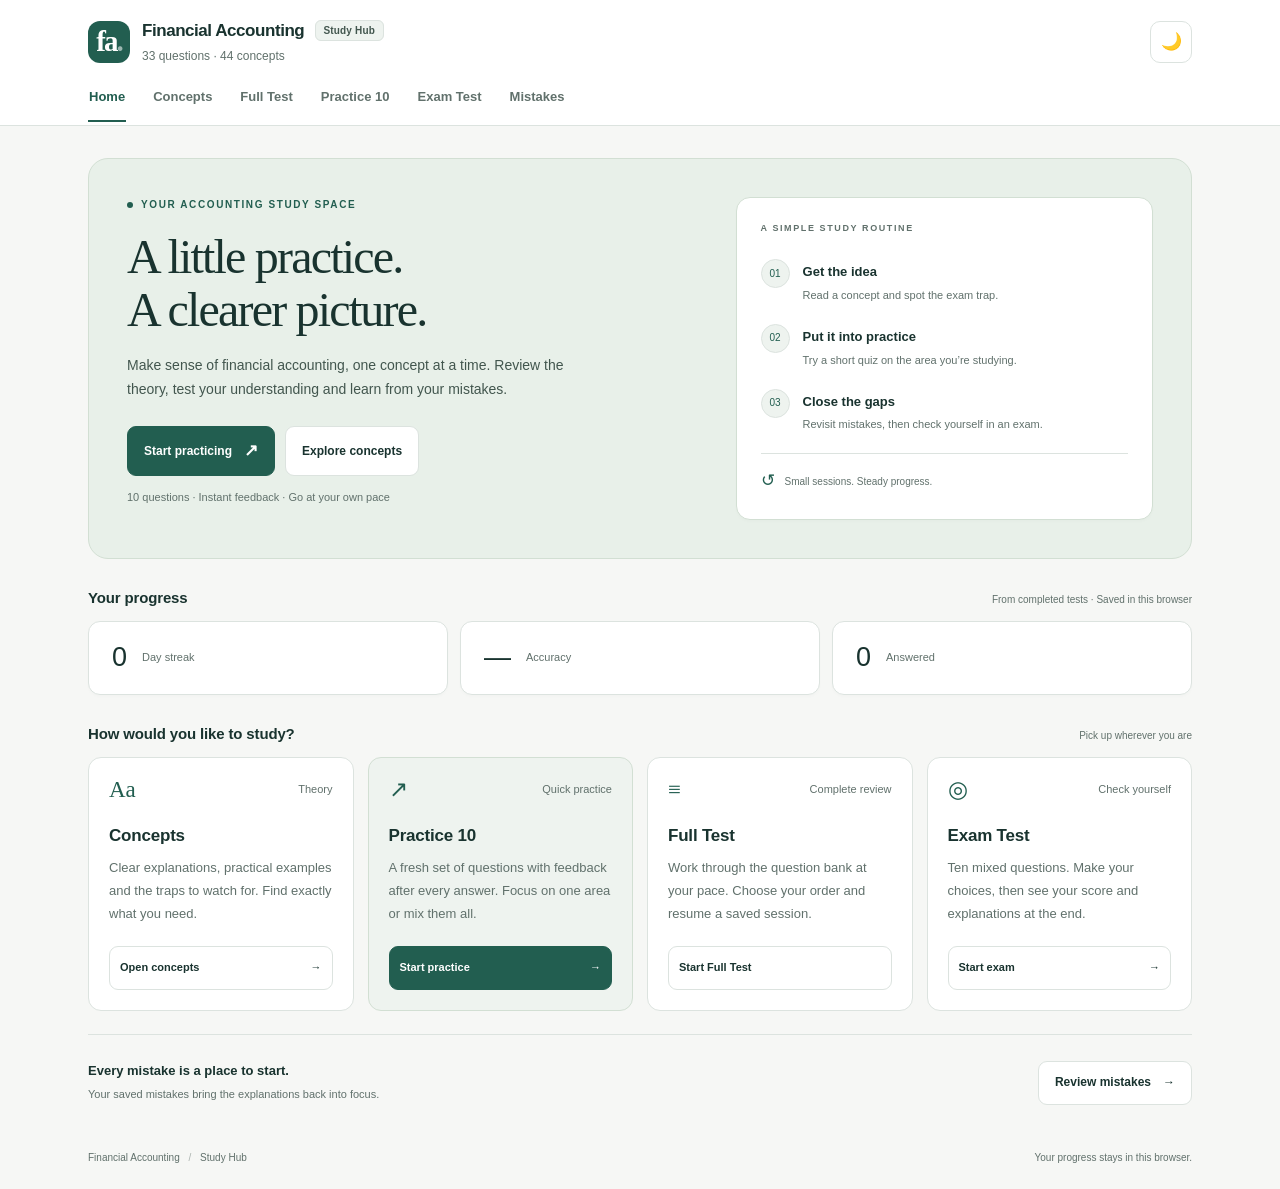
==== commit 0565de75: "Improve study hub design, quiz persistence and exam behavior" ====
--- a/index.html
+++ b/index.html
@@ -14,20 +14,24 @@
 <link rel="stylesheet" href="styles.css" />
 </head>
 <body>
+<a class="skip-link" href="#mainContent">Skip to content</a>
 <header>
   <div class="header-inner">
     <div class="topbar">
-      <div>
-        <h1>Financial Accounting <span class="badge" id="versionBadge">v1.0</span></h1>
-        <div class="small" id="count"></div>
+      <div class="brand">
+        <span class="brand-mark" aria-hidden="true">fa<span>.</span></span>
+        <div>
+          <h1>Financial Accounting <span class="badge" id="versionBadge">Study Hub</span></h1>
+          <div class="small" id="count"></div>
+        </div>
       </div>
       <div class="topbar-actions">
         <button class="theme-toggle" id="themeToggle" title="Toggle dark mode" aria-label="Toggle dark mode">🌙</button>
-        <button class="hamb" id="hambBtn" aria-label="Menu">Menu</button>
+        <button class="hamb" id="hambBtn" aria-label="Menu" aria-controls="mainNav" aria-expanded="false">Menu</button>
       </div>
     </div>
     <nav class="nav" id="mainNav" aria-label="Sections">
-      <button id="homeBtn" data-section="home" class="active">Home</button>
+      <button id="homeBtn" data-section="home" class="active" aria-current="page">Home</button>
       <button id="conceptsBtn" data-section="concepts">Concepts</button>
       <button id="fullBtn" data-mode="full">Full Test</button>
       <button id="practiceBtn" data-mode="practice10">Practice 10</button>
@@ -38,26 +42,59 @@
   </div>
 </header>
 
-<main>
-  <section id="home" class="app-section card hero">
-    <h2>Study menu</h2>
-    <p>IFRS financial reporting: the accrual principle, the balance sheet, the income statement, the cash flow statement and the notes. Concept cards for the theory, three test modes for practice.</p>
+<main id="mainContent" tabindex="-1">
+  <section id="home" class="app-section">
+    <div class="hero">
+      <div class="hero-copy">
+        <div class="eyebrow"><span class="status-dot" aria-hidden="true"></span> Your accounting study space</div>
+        <h2>A little practice.<br>A clearer picture.</h2>
+        <p>Make sense of financial accounting, one concept at a time. Review the theory, test your understanding and learn from your mistakes.</p>
+        <div class="hero-actions">
+          <button class="primary" data-mode="practice10">Start practicing <span aria-hidden="true">↗</span></button>
+          <button class="ghost" data-section="concepts">Explore concepts</button>
+        </div>
+        <div class="hero-note">10 questions · Instant feedback · Go at your own pace</div>
+      </div>
+      <aside class="study-path" aria-label="Suggested study routine">
+        <div class="eyebrow">A simple study routine</div>
+        <ol>
+          <li><span class="step-number">01</span><div><strong>Get the idea</strong><p>Read a concept and spot the exam trap.</p></div></li>
+          <li><span class="step-number">02</span><div><strong>Put it into practice</strong><p>Try a short quiz on the area you’re studying.</p></div></li>
+          <li><span class="step-number">03</span><div><strong>Close the gaps</strong><p>Revisit mistakes, then check yourself in an exam.</p></div></li>
+        </ol>
+        <div class="path-footer"><span aria-hidden="true">↺</span> Small sessions. Steady progress.</div>
+      </aside>
+    </div>
+    <div class="section-heading"><h3>Your progress</h3><span class="small">From completed tests · Saved in this browser</span></div>
     <div class="stats-row" id="homeStats"></div>
-    <div class="grid">
-      <div class="topic">
-        <div class="kicker">Concepts</div>
-        <strong>Course recap</strong>
-        <p class="mini">Accrual vs cash, fair value, impairment, assets and depreciation, financial instruments, inventories, equity and provisions, EBIT, cash flow methods, notes and segmental reporting.</p>
-        <button class="pill" data-section="concepts">Open Concepts</button>
-      </div>
-      <div class="topic">
-        <div class="kicker">Tests</div>
-        <strong>Three modes</strong>
-        <p class="mini">Full Test in order with Start From and Jump To, Practice 10 random questions with instant feedback, and Exam Test with 10 questions and no feedback until the recap.</p>
-        <button class="pill" id="continueBtn" data-mode="full">Start Full Test</button>
-      </div>
+    <div class="section-heading"><h3>How would you like to study?</h3><span class="small">Pick up wherever you are</span></div>
+    <div class="mode-grid">
+      <article class="mode-card">
+        <div class="mode-top"><span class="mode-symbol" aria-hidden="true">Aa</span><span class="small">Theory</span></div>
+        <h4>Concepts</h4>
+        <p>Clear explanations, practical examples and the traps to watch for. Find exactly what you need.</p>
+        <button class="ghost" data-section="concepts">Open concepts <span aria-hidden="true">→</span></button>
+      </article>
+      <article class="mode-card featured">
+        <div class="mode-top"><span class="mode-symbol" aria-hidden="true">↗</span><span class="small">Quick practice</span></div>
+        <h4>Practice 10</h4>
+        <p>A fresh set of questions with feedback after every answer. Focus on one area or mix them all.</p>
+        <button class="primary" data-mode="practice10">Start practice <span aria-hidden="true">→</span></button>
+      </article>
+      <article class="mode-card">
+        <div class="mode-top"><span class="mode-symbol" aria-hidden="true">≡</span><span class="small">Complete review</span></div>
+        <h4>Full Test</h4>
+        <p>Work through the question bank at your pace. Choose your order and resume a saved session.</p>
+        <button class="ghost" id="continueBtn" data-mode="full">Start Full Test</button>
+      </article>
+      <article class="mode-card">
+        <div class="mode-top"><span class="mode-symbol" aria-hidden="true">◎</span><span class="small">Check yourself</span></div>
+        <h4>Exam Test</h4>
+        <p>Ten mixed questions. Make your choices, then see your score and explanations at the end.</p>
+        <button class="ghost" data-mode="exam">Start exam <span aria-hidden="true">→</span></button>
+      </article>
     </div>
-    <div class="callout"><strong>Recommended use:</strong> read the concept cards for one statement at a time, then run Practice 10 filtered on that area. Use the Full Test in order once you have covered everything, and the Exam Test to simulate the real thing.</div>
+    <div class="review-prompt"><div><strong>Every mistake is a place to start.</strong><p class="small">Your saved mistakes bring the explanations back into focus.</p></div><button class="ghost" data-section="mistakes">Review mistakes <span aria-hidden="true">→</span></button></div>
   </section>
 
   <section id="concepts" class="app-section hidden">
@@ -66,6 +103,8 @@
       <p class="small">Each card gives the meaning, how the rule works in practice, and the typical exam trap.</p>
       <div class="pillrow" id="conceptPills"></div>
       <input class="searchbox" id="conceptSearch" placeholder="Search concepts..." aria-label="Search concepts" />
+      <p class="small result-count" id="conceptResultCount" role="status" aria-live="polite"></p>
+      <div class="empty-state hidden" id="conceptEmpty"><h3>No matching concepts</h3><p>Try a different search or browse all areas.</p><button class="ghost" data-reset-concepts>Clear filters</button></div>
       <div class="topic-grid concepts-grid" id="conceptsGrid"></div>
       <div class="callout warn">
         <strong>High-frequency traps</strong>
@@ -119,6 +158,7 @@
     </div>
   </section>
 </main>
+<footer class="site-footer"><span>Financial Accounting <span aria-hidden="true">/</span> Study Hub</span><span>Your progress stays in this browser.</span></footer>
 
 <script src="data.js"></script>
 <script src="app.js"></script>
--- a/styles.css
+++ b/styles.css
@@ -1,81 +1,225 @@
-:root{--bg:#f5f7f8;--card:#fff;--text:#0f1b21;--muted:#5f7480;--line:#dfe6e9;--accent:#0f4c5c;--accent2:#2a9d8f;--soft:#eef3f5;--text2:#33474f;--ok:#0b6b45;--ok-bg:#eafaf1;--ok-line:#a8e6c8;--ok-border:#10b981;--bad:#b42318;--bad-bg:#fef3f2;--bad-line:#fecdca;--bad-border:#f04438;--warn:#b54708;--shadow:0 1px 2px rgba(15,27,33,.05);--shadow-md:0 10px 26px rgba(15,27,33,.09)}
-[data-theme="dark"]{--bg:#0a0f12;--card:#141c21;--text:#e6ecef;--muted:#8fa3ad;--line:#22303a;--accent:#4fb3c8;--accent2:#46c8b5;--soft:#18232a;--text2:#c2cfd6;--ok:#4ade80;--ok-bg:#0f2a1d;--ok-line:#1f5c3a;--ok-border:#22c55e;--bad:#ff8a8a;--bad-bg:#2a1618;--bad-line:#5c2327;--bad-border:#f04438;--warn:#f0a35c;--shadow:0 1px 2px rgba(0,0,0,.4);--shadow-md:0 10px 30px rgba(0,0,0,.5)}
-*{box-sizing:border-box}
-html{scroll-behavior:smooth}
-body{margin:0;font-family:-apple-system,BlinkMacSystemFont,"Segoe UI",Roboto,Arial,sans-serif;background:var(--bg);color:var(--text);line-height:1.55;transition:background .25s ease,color .25s ease}
-header{position:sticky;top:0;z-index:20;background:var(--card);border-bottom:1px solid var(--line);transition:background .25s ease,border-color .25s ease}
-.header-inner{max-width:1120px;margin:0 auto;padding:10px 14px}
-h1{font-size:20px;margin:0}
-h2{font-size:23px;margin:0 0 10px}
-h3{font-size:18px;margin:18px 0 8px}
-p{margin:8px 0}
-.small{font-size:13px;color:var(--muted)}
-.topbar{display:flex;align-items:center;justify-content:space-between;gap:10px}
-.topbar-actions{display:flex;gap:8px;align-items:center}
-.hamb{display:none;border:1px solid var(--line);background:var(--card);color:var(--text);border-radius:12px;padding:9px 11px;font-weight:800;cursor:pointer}
-.theme-toggle{border:1px solid var(--line);background:var(--card);color:var(--text);border-radius:999px;width:38px;height:38px;font-size:16px;line-height:1;display:flex;align-items:center;justify-content:center;cursor:pointer;transition:transform .15s ease}
-.theme-toggle:active{transform:scale(.86)}
-.nav{display:flex;gap:8px;overflow-x:auto;padding:10px 0 2px;-webkit-overflow-scrolling:touch}
-.nav button,.pill,.primary,.ghost{border:1px solid var(--line);border-radius:999px;background:var(--card);padding:10px 13px;font-weight:700;white-space:nowrap;color:var(--text);cursor:pointer;font-family:inherit;font-size:14px;transition:transform .12s ease,background .2s ease,border-color .2s ease,box-shadow .2s ease}
-.nav button.active,.primary,.pill.primary{background:var(--accent);color:#fff;border-color:var(--accent)}
-button:disabled{opacity:.45;cursor:default}
-button:active:not(:disabled){transform:scale(.96)}
-.primary:hover:not(:disabled){box-shadow:var(--shadow-md)}
-.progress-wrap{height:7px;background:var(--line);border-radius:999px;overflow:hidden;margin-top:9px}
-.progress{height:100%;width:0;background:var(--accent2);transition:width .3s ease}
-main{max-width:1120px;margin:0 auto;padding:14px}
-.card{background:var(--card);border:1px solid var(--line);border-radius:18px;padding:16px;box-shadow:var(--shadow);margin-bottom:14px;animation:fadeIn .32s ease;transition:background .25s ease,border-color .25s ease}
-.hero{background:linear-gradient(180deg,var(--card),var(--soft))}
-@keyframes fadeIn{from{opacity:0;transform:translateY(6px)}to{opacity:1;transform:translateY(0)}}
-.stats-row{display:grid;grid-template-columns:repeat(3,1fr);gap:10px;margin:14px 0}
-.stat-pill{background:var(--soft);border:1px solid var(--line);border-radius:14px;padding:12px;text-align:center}
-.stat-pill strong{display:block;font-size:20px}
-.stat-pill span{font-size:12px;color:var(--muted)}
-.grid{display:grid;grid-template-columns:repeat(2,1fr);gap:12px}
-.topic-grid{display:grid;grid-template-columns:repeat(2,1fr);gap:12px}
-.topic{background:var(--card);border:1px solid var(--line);border-radius:16px;padding:15px;transition:box-shadow .2s ease,transform .2s ease}
-.topic:hover{box-shadow:var(--shadow-md);transform:translateY(-2px)}
-.topic strong{font-size:17px;display:block;margin:4px 0 8px}
-.kicker{font-size:12px;color:var(--accent2);font-weight:800;text-transform:uppercase;letter-spacing:.04em}
-.topic details{margin-top:10px;background:var(--soft);border:1px solid var(--line);border-radius:12px;padding:9px}
-.topic summary{font-weight:800;cursor:pointer}
-.mini{font-size:14px;color:var(--text2)}
-.searchbox,input[type=number],select{width:100%;border:1px solid var(--line);border-radius:14px;padding:13px;font:inherit;background:var(--card);color:var(--text)}
-.hidden{display:none!important}
-.pillrow{display:flex;flex-wrap:wrap;gap:8px;margin:10px 0 14px}
-.controls{display:grid;grid-template-columns:repeat(3,1fr);gap:10px;margin:12px 0}
-.callout{border-left:4px solid var(--accent);background:var(--soft);padding:12px;border-radius:12px;margin:12px 0}
-.warn{border-left-color:var(--warn)}
-.question{font-size:17px;font-weight:600;margin:12px 0;white-space:pre-wrap}
-.meta{display:flex;gap:8px;flex-wrap:wrap}
-.badge{font-size:12px;border:1px solid var(--line);background:var(--soft);border-radius:999px;padding:5px 8px;color:var(--text2);font-weight:600}
-.option{display:block;width:100%;text-align:left;margin:8px 0;border:1px solid var(--line);border-radius:14px;background:var(--card);color:var(--text);padding:12px 34px 12px 12px;font:inherit;position:relative;cursor:pointer;transition:border-color .15s ease,background .15s ease,transform .12s ease}
-.option:not(:disabled):hover{border-color:var(--accent2);transform:translateX(2px)}
-.option.correct{border-color:var(--ok-border);background:var(--ok-bg)}
-.option.wrong{border-color:var(--bad-border);background:var(--bad-bg)}
-.option.correct::after{content:'✓';position:absolute;right:14px;top:50%;transform:translateY(-50%);color:var(--ok-border);font-weight:900;font-size:18px}
-.option.wrong::after{content:'✕';position:absolute;right:14px;top:50%;transform:translateY(-50%);color:var(--bad-border);font-weight:900;font-size:18px}
-.feedback{display:none;margin-top:12px;border-radius:14px;padding:13px}
-.feedback.show{display:block;animation:fadeIn .25s ease}
-.feedback.ok{background:var(--ok-bg);border:1px solid var(--ok-line)}
-.feedback.bad{background:var(--bad-bg);border:1px solid var(--bad-line)}
-.feedback h3{margin-top:0}
-.quiznav{display:grid;grid-template-columns:1fr 1fr;gap:10px;margin-top:14px}
-.swipe-hint{display:none}
-.summary-grid{display:grid;grid-template-columns:repeat(3,1fr);gap:10px;margin:12px 0}
-.stat{background:var(--soft);border:1px solid var(--line);border-radius:14px;padding:12px;text-align:center}
-.stat strong{display:block;font-size:24px}
-.review-item{border-top:1px solid var(--line);padding:12px 0}
-.confetti-container{position:fixed;inset:0;pointer-events:none;z-index:999;overflow:hidden}
-.confetti-piece{position:absolute;top:-12px;width:8px;height:14px;opacity:.9;border-radius:2px;animation:confetti-fall linear forwards}
-@keyframes confetti-fall{to{transform:translateY(110vh) rotate(540deg);opacity:0}}
-@media(max-width:760px){
-  .hamb{display:block}
-  .nav{display:none;flex-direction:column;overflow:visible}
-  .nav.open{display:flex}
-  .nav button{width:100%;text-align:left;border-radius:14px}
-  .grid,.topic-grid,.controls,.summary-grid,.quiznav,.stats-row{grid-template-columns:1fr}
-  main{padding:12px}
-  .card{border-radius:16px;padding:14px}
-  .swipe-hint{display:block;text-align:center;font-size:12px;color:var(--muted);margin-top:8px}
-}
+:root {
+  color-scheme: light;
+  --bg: #f6f7f5; --card: #fff; --text: #19332f; --muted: #61716c;
+  --line: #dce3df; --accent: #225e50; --accent2: #357c6a; --on-accent: #fff;
+  --soft: #eef3ef; --text2: #42564e; --hero: #e8f0e9; --hero-line: #d2dfd3;
+  --ok: #176543; --ok-bg: #edf7f0; --ok-line: #b8d9c4; --ok-border: #31805a;
+  --bad: #ab352d; --bad-bg: #fff1ef; --bad-line: #eac4bf; --bad-border: #c4554b;
+  --warn: #94631f; --shadow: 0 2px 3px #19332f04; --shadow-md: 0 8px 24px #19332f0c;
+}
+[data-theme="dark"] {
+  color-scheme: dark;
+  --bg: #111b18; --card: #192621; --text: #e8f0e9; --muted: #a4b9ad;
+  --line: #34483d; --accent: #a6d4b8; --accent2: #aad7c0; --on-accent: #183a2c;
+  --soft: #22352b; --text2: #c3d3c9; --hero: #20392c; --hero-line: #3c5542;
+  --ok: #a5dfb8; --ok-bg: #1a3727; --ok-line: #407052; --ok-border: #7fc696;
+  --bad: #ffb6ac; --bad-bg: #3b2523; --bad-line: #775048; --bad-border: #e89b8e;
+  --warn: #e0b779; --shadow: 0 2px 3px #0001; --shadow-md: 0 8px 24px #0002;
+}
+* { box-sizing: border-box; }
+html { scroll-behavior: smooth; scroll-padding-top: 155px; }
+body { margin: 0; font-family: -apple-system, BlinkMacSystemFont, "Segoe UI", Arial, sans-serif; background: var(--bg); color: var(--text); line-height: 1.55; -webkit-font-smoothing: antialiased; }
+button, input, select { font: inherit; }
+button { touch-action: manipulation; }
+button:disabled { opacity: .6; cursor: default; }
+button:active:not(:disabled) { transform: translateY(1px); }
+:focus-visible { outline: 3px solid var(--accent2); outline-offset: 4px; }
+.hidden { display: none !important; }
+.skip-link { position: fixed; z-index: 100; left: 20px; top: -100px; background: var(--accent); color: var(--on-accent); padding: 12px 20px; border-radius: 8px; }
+.skip-link:focus { top: 12px; }
+header { position: sticky; top: 0; z-index: 20; background: var(--card); border-bottom: 1px solid var(--line); }
+.header-inner { max-width: 1160px; margin: auto; padding: 18px 28px 0; }
+.topbar, .brand, .topbar-actions { display: flex; align-items: center; gap: 12px; }
+.topbar { justify-content: space-between; }
+.brand-mark { width: 42px; height: 42px; display: grid; align-content: center; grid-auto-flow: column; justify-content: center; flex-shrink: 0; background: var(--accent); color: var(--on-accent); font: bold 29px Georgia, serif; border-radius: 12px; letter-spacing: -2px; }
+.brand-mark span { opacity: .55; }
+h1 { font-size: 17px; font-weight: 650; letter-spacing: -.45px; margin: 0; }
+h1 .badge { margin-left: 6px; font-size: 10px; vertical-align: 2px; font-weight: 600; letter-spacing: .15px; }
+h2 { font-size: 28px; line-height: 1.25; letter-spacing: -.65px; margin: 0 0 12px; }
+h3 { font-size: 18px; margin: 20px 0 10px; }
+p { margin: 8px 0; }
+.small { font-size: 12px; color: var(--muted); }
+#count { margin-top: 3px; }
+.theme-toggle, .hamb { min-height: 42px; border: 1px solid var(--line); background: var(--card); color: var(--text); border-radius: 10px; cursor: pointer; }
+.theme-toggle { width: 42px; display: grid; place-items: center; font-size: 17px; }
+.hamb { display: none; padding: 8px 12px; font-size: 13px; font-weight: 650; }
+.nav { display: flex; gap: 26px; overflow-x: auto; padding-top: 13px; scrollbar-width: none; }
+.nav button { min-height: 43px; flex-shrink: 0; border: 0; border-bottom: 2px solid transparent; background: none; padding: 8px 1px 12px; color: var(--muted); font-size: 13px; font-weight: 600; cursor: pointer; }
+.nav button.active { border-bottom-color: var(--accent); color: var(--accent); }
+.nav button:hover { color: var(--text); }
+.progress-wrap { height: 3px; overflow: hidden; margin-top: 0; }
+.progress { height: 100%; width: 0; background: var(--accent2); transition: width .2s ease; }
+main { max-width: 1160px; margin: auto; padding: 32px 28px; min-height: calc(100vh - 220px); }
+main:focus { outline: none; }
+.hero { display: grid; grid-template-columns: 1.35fr 1fr; gap: 45px; background: var(--hero); border: 1px solid var(--hero-line); border-radius: 20px; padding: 38px; }
+.eyebrow { text-transform: uppercase; font-size: 10px; font-weight: 700; letter-spacing: 1.6px; color: var(--accent); display: flex; align-items: center; gap: 8px; }
+.status-dot { width: 6px; height: 6px; background: var(--accent); border-radius: 50%; }
+.hero h2 { font: 48px/1.09 Georgia, "Times New Roman", serif; letter-spacing: -1.8px; margin: 19px 0 18px; }
+.hero-copy > p { max-width: 460px; font-size: 14px; line-height: 1.7; color: var(--text2); }
+.hero-actions { display: flex; flex-wrap: wrap; gap: 10px; margin-top: 24px; }
+.hero-note { font-size: 11px; color: var(--muted); margin-top: 13px; }
+.primary, .ghost, .pill { display: inline-flex; align-items: center; justify-content: center; gap: 12px; border: 1px solid var(--line); border-radius: 9px; background: var(--card); padding: 11px 16px; min-height: 44px; font-size: 12px; font-weight: 650; color: var(--text); cursor: pointer; transition: background .15s ease, box-shadow .15s ease; }
+.primary, .pill.primary { background: var(--accent); border-color: var(--accent); color: var(--on-accent); }
+.primary:hover:not(:disabled), .ghost:hover:not(:disabled), .pill:hover:not(:disabled) { box-shadow: var(--shadow-md); }
+.ghost:hover:not(:disabled) { border-color: var(--accent); }
+.hero-actions .primary span { font-size: 17px; }
+.study-path { align-self: center; border-radius: 14px; background: var(--card); border: 1px solid var(--hero-line); padding: 24px; box-shadow: var(--shadow); }
+.study-path .eyebrow { font-size: 9px; color: var(--muted); }
+.study-path ol { list-style: none; padding: 0; margin: 23px 0 20px; }
+.study-path li { display: flex; gap: 13px; margin-bottom: 20px; }
+.study-path li:last-child { margin-bottom: 0; }
+.step-number { display: grid; place-items: center; width: 29px; height: 29px; border: 1px solid var(--line); border-radius: 50%; flex-shrink: 0; background: var(--soft); color: var(--accent); font-size: 10px; }
+.study-path strong { font-size: 13px; font-weight: 650; }
+.study-path p { font-size: 11px; line-height: 1.55; color: var(--muted); margin: 3px 0 0; }
+.path-footer { display: flex; align-items: center; gap: 10px; border-top: 1px solid var(--line); padding-top: 14px; font-size: 10px; color: var(--muted); }
+.path-footer span { font-size: 17px; color: var(--accent); }
+.section-heading { display: flex; justify-content: space-between; align-items: baseline; gap: 12px; margin: 27px 0 12px; }
+.section-heading h3 { margin: 0; font-size: 15px; font-weight: 650; letter-spacing: -.15px; }
+.section-heading .small { font-size: 10px; }
+.stats-row { display: grid; grid-template-columns: repeat(3, 1fr); gap: 12px; }
+.stat-pill { display: flex; align-items: center; gap: 16px; background: var(--card); border: 1px solid var(--line); border-radius: 12px; padding: 15px 23px; box-shadow: var(--shadow); }
+.stat-pill strong { font-size: 27px; font-weight: 500; letter-spacing: -1px; }
+.stat-pill span { font-size: 11px; color: var(--muted); }
+.mode-grid { display: grid; grid-template-columns: repeat(4, 1fr); gap: 14px; }
+.mode-card { display: flex; flex-direction: column; min-width: 0; background: var(--card); border: 1px solid var(--line); border-radius: 13px; padding: 20px; }
+.mode-card.featured { border-color: var(--hero-line); background: var(--soft); }
+.mode-top { display: flex; justify-content: space-between; align-items: center; gap: 5px; }
+.mode-top .small { font-size: 11px; }
+.mode-symbol { color: var(--accent); font-size: 23px; font-family: Georgia, serif; line-height: 1; }
+.mode-card h4 { font-size: 17px; font-weight: 650; margin: 22px 0 8px; letter-spacing: -.2px; }
+.mode-card p { color: var(--muted); font-size: 13px; line-height: 1.75; margin: 0 0 20px; }
+.mode-card button { width: 100%; margin-top: auto; padding: 10px; font-size: 11px; justify-content: space-between; white-space: normal; }
+.review-prompt { display: flex; align-items: center; justify-content: space-between; gap: 18px; margin-top: 23px; border-top: 1px solid var(--line); padding: 23px 0 0; }
+.review-prompt strong { font-size: 13px; }
+.review-prompt p { font-size: 11px; margin: 4px 0; }
+.site-footer { max-width: 1160px; margin: 0 auto; padding: 10px 28px 24px; display: flex; justify-content: space-between; gap: 15px; font-size: 10px; color: var(--muted); }
+.site-footer span span { padding: 0 6px; opacity: .5; }
+.card { background: var(--card); border: 1px solid var(--line); border-radius: 16px; padding: 28px; box-shadow: var(--shadow); margin-bottom: 16px; }
+#testSection { max-width: 820px; margin: auto; }
+#mistakes { max-width: 900px; margin: auto; }
+.grid, .topic-grid { display: grid; grid-template-columns: repeat(2, 1fr); gap: 16px; }
+.topic { background: var(--card); border: 1px solid var(--line); border-radius: 12px; padding: 20px; min-width: 0; overflow-wrap: break-word; }
+.topic strong { font-size: 17px; display: block; margin: 6px 0 11px; }
+.topic p { font-size: 14px; color: var(--text2); }
+.kicker { font-size: 10px; color: var(--accent2); font-weight: 700; text-transform: uppercase; letter-spacing: 1px; }
+.topic details { margin-top: 12px; border-top: 1px solid var(--line); padding-top: 12px; }
+.topic summary { font-size: 13px; font-weight: 600; cursor: pointer; min-height: 30px; }
+.mini { font-size: 13px; color: var(--text2); }
+.searchbox, input[type=number], select { width: 100%; min-height: 46px; border: 1px solid var(--line); border-radius: 9px; padding: 11px 13px; font: inherit; font-size: 16px; background: var(--card); color: var(--text); }
+.searchbox { padding-left: 16px; background: var(--bg); }
+.searchbox::placeholder { color: var(--muted); }
+.pillrow { display: flex; flex-wrap: wrap; gap: 7px; margin: 20px 0 16px; }
+.pill { border-radius: 7px; padding: 8px 12px; min-height: 40px; }
+.result-count { margin: 14px 0; }
+.empty-state { text-align: center; padding: 36px 16px; border: 1px dashed var(--line); border-radius: 12px; margin: 18px 0; }
+.empty-state p { color: var(--muted); }
+.empty-state button { margin-top: 12px; }
+.controls { display: grid; grid-template-columns: repeat(3, 1fr); align-items: end; gap: 12px; margin: 20px 0; }
+.controls .small { display: block; margin-bottom: 7px; }
+#quiz > .controls { grid-template-columns: 100px max-content; margin: 5px 0 22px; }
+.callout { border-left: 3px solid var(--accent); background: var(--soft); padding: 20px; border-radius: 10px; margin: 22px 0 0; }
+.warn { border-left-color: var(--warn); }
+.warn > .topic-grid { margin-top: 15px; }
+.question { font-size: 20px; line-height: 1.55; font-weight: 550; margin: 18px 0 22px; white-space: pre-wrap; }
+.meta { display: flex; gap: 7px; flex-wrap: wrap; margin-bottom: 22px; }
+.badge { font-size: 10px; border: 1px solid var(--line); background: var(--soft); border-radius: 6px; padding: 4px 8px; color: var(--text2); font-weight: 500; }
+.option { display: block; width: 100%; text-align: left; margin: 10px 0; border: 1px solid var(--line); border-radius: 10px; background: var(--card); color: var(--text); padding: 15px 40px 15px 16px; font: inherit; font-size: 15px; position: relative; cursor: pointer; }
+.option strong { margin-right: 8px; }
+.option:not(:disabled):hover { border-color: var(--accent); background: var(--soft); }
+.option:disabled { opacity: 1; }
+.option.correct { border-color: var(--ok-border); background: var(--ok-bg); }
+.option.wrong { border-color: var(--bad-border); background: var(--bad-bg); }
+.option.selected { border-color: var(--accent); background: var(--soft); box-shadow: inset 0 0 0 1px var(--accent); }
+.option.correct::after, .option.wrong::after, .option.selected::after { position: absolute; right: 15px; top: 50%; transform: translateY(-50%); font-weight: 700; }
+.option.correct::after { content: '✓'; color: var(--ok); }
+.option.wrong::after { content: '×'; color: var(--bad); }
+.option.selected::after { content: '●'; color: var(--accent); font-size: 12px; }
+.feedback { display: none; margin-top: 20px; border-radius: 10px; padding: 18px; font-size: 14px; }
+.feedback.show { display: block; }
+.feedback.ok { background: var(--ok-bg); border: 1px solid var(--ok-line); }
+.feedback.bad { background: var(--bad-bg); border: 1px solid var(--bad-line); }
+.feedback h3 { margin-top: 0; font-size: 16px; }
+.quiznav { display: grid; grid-template-columns: 1fr 1fr; gap: 12px; margin-top: 24px; }
+.quiznav button { min-height: 46px; }
+.swipe-hint { display: none; }
+.summary-grid { display: grid; grid-template-columns: repeat(4, 1fr); gap: 10px; margin: 20px 0; }
+.stat { background: var(--soft); border: 1px solid var(--line); border-radius: 10px; padding: 16px 10px; text-align: center; font-size: 12px; }
+.stat strong { display: block; font-size: 28px; font-weight: 500; }
+.review-item { border-top: 1px solid var(--line); padding: 20px 0; overflow-wrap: anywhere; font-size: 14px; }
+.session-resume, .quiz-notice { padding: 16px; margin: 18px 0; background: var(--soft); border: 1px solid var(--line); border-radius: 10px; font-size: 13px; }
+.session-resume button { margin-top: 8px; }
+.confetti-container { position: fixed; inset: 0; pointer-events: none; z-index: 999; overflow: hidden; }
+.confetti-piece { position: absolute; top: -12px; width: 8px; height: 14px; opacity: .9; border-radius: 2px; animation: confetti-fall linear forwards; }
+@keyframes confetti-fall { to { transform: translateY(110vh) rotate(540deg); opacity: 0; } }
+@media (max-width: 1000px) {
+  .hero { gap: 28px; padding: 30px; }
+  .hero h2 { font-size: 42px; }
+  .mode-grid { grid-template-columns: repeat(2, 1fr); }
+  .mode-card p { font-size: 13px; }
+  .mode-top .small { font-size: 11px; }
+}
+@media (max-width: 760px) {
+  .header-inner { padding: 14px 18px 0; }
+  .nav { gap: 24px; }
+  main { padding: 22px 18px; }
+  .hero { grid-template-columns: 1fr; gap: 28px; padding: 28px; }
+  .hero-copy > p { max-width: none; }
+  .study-path { padding: 20px; }
+  .study-path p { font-size: 12px; }
+  .study-path ol { margin-top: 20px; }
+  .study-path li { margin-bottom: 17px; }
+  .study-path .eyebrow, .path-footer { font-size: 10px; }
+  .grid, .topic-grid { grid-template-columns: 1fr; }
+  .controls { grid-template-columns: 1fr; }
+  .summary-grid { grid-template-columns: repeat(2, 1fr); }
+  .card { padding: 22px; }
+  .stat-pill { flex-direction: column; gap: 0; padding: 14px 8px; }
+  .section-heading { align-items: flex-start; flex-direction: column; gap: 4px; }
+  .section-heading .small { font-size: 11px; }
+  .swipe-hint { display: block; text-align: center; font-size: 11px; color: var(--muted); margin-top: 12px; }
+  .site-footer { padding: 10px 18px 22px; flex-wrap: wrap; gap: 5px; }
+  .review-prompt { align-items: flex-start; flex-direction: column; gap: 10px; }
+  .review-prompt p { font-size: 12px; }
+  .question { font-size: 18px; }
+}
+@media (max-width: 480px) {
+  .brand { gap: 9px; }
+  .brand-mark { width: 34px; height: 36px; font-size: 24px; border-radius: 9px; }
+  h1 { font-size: 13px; letter-spacing: -.2px; }
+  h1 .badge { display: none; }
+  #count { font-size: 10px; }
+  .topbar-actions { gap: 6px; }
+  .theme-toggle { width: 38px; }
+  .hamb { display: block; }
+  .header-inner { padding: 12px 14px 7px; }
+  .nav { display: none; padding-top: 12px; gap: 6px; flex-wrap: wrap; }
+  .nav.open { display: flex; }
+  .nav button { width: calc(50% - 3px); background: var(--soft); text-align: left; padding: 10px 12px; border-radius: 7px; border-bottom: 0; }
+  .nav button.active { background: var(--accent); color: var(--on-accent); }
+  .progress-wrap { margin-top: 7px; }
+  main { padding: 18px 14px; }
+  .hero { padding: 23px; border-radius: 14px; }
+  .hero h2 { font-size: 39px; letter-spacing: -1.4px; }
+  .hero-copy > p { font-size: 13px; }
+  .hero-note { font-size: 10px; line-height: 1.7; }
+  .hero-actions { flex-direction: column; }
+  .hero-actions button { width: 100%; }
+  .study-path { padding: 18px; }
+  .study-path li { gap: 10px; }
+  .mode-grid { grid-template-columns: 1fr; gap: 12px; }
+  .mode-card { padding: 22px; }
+  .mode-card h4 { margin-top: 18px; }
+  .mode-card button { font-size: 12px; }
+  .card { padding: 18px; border-radius: 12px; }
+  .pillrow { gap: 6px; }
+  .pill { font-size: 11px; padding: 8px 10px; }
+  .stat-pill strong { font-size: 24px; }
+  .stat-pill span { font-size: 10px; }
+  .stats-row { gap: 8px; }
+  .callout { padding: 14px; }
+  .topic { padding: 16px; }
+}
+@media (prefers-reduced-motion: reduce) {
+  html { scroll-behavior: auto; }
+  *, *::before, *::after { animation: none !important; transition: none !important; }
+}
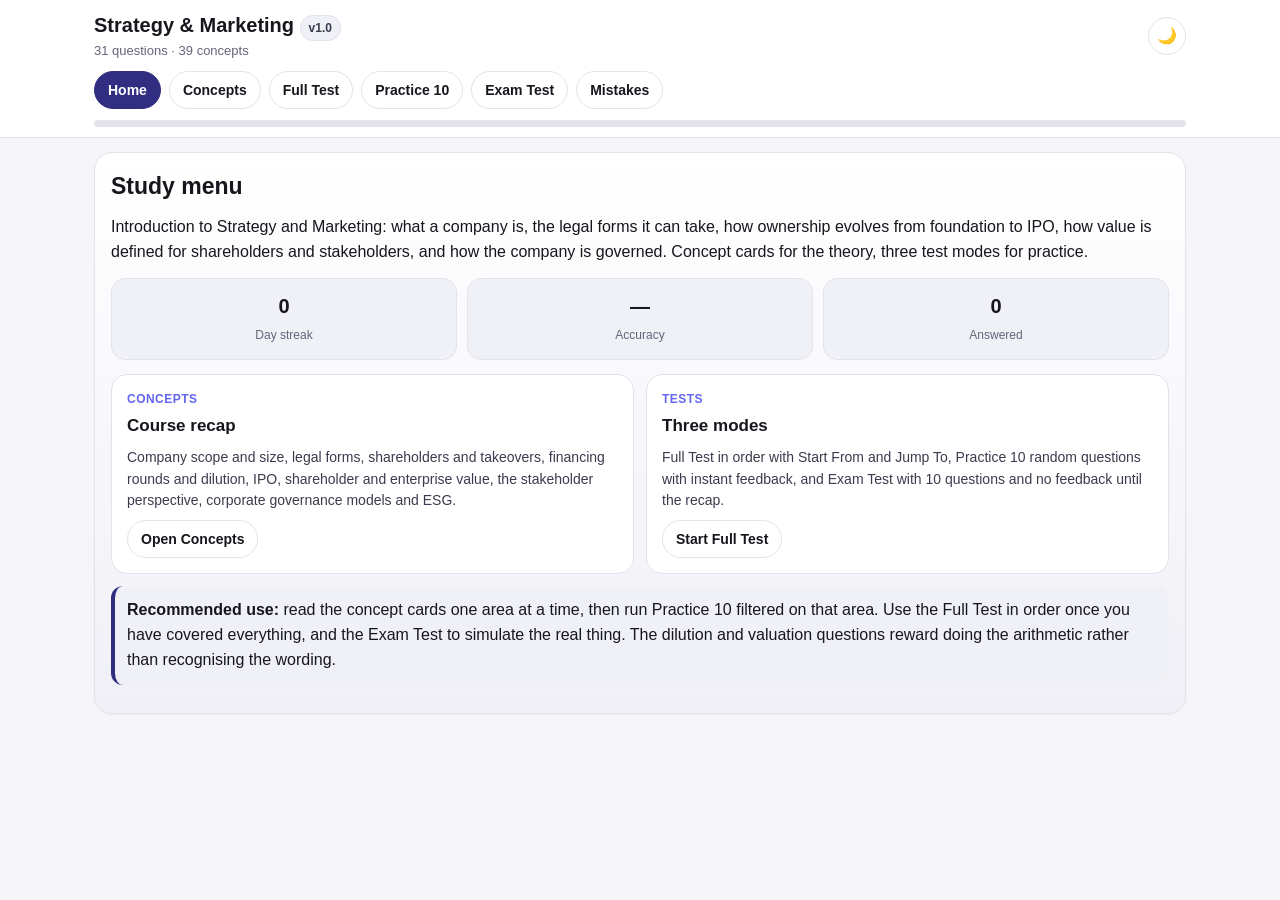
==== commit 5d494b31: "Add Strategy & Marketing Study Hub on the SM branch Builds a Strategy and Marketing study site from " ====
--- a/index.html
+++ b/index.html
@@ -3,35 +3,31 @@
 <head>
 <meta charset="utf-8" />
 <meta name="viewport" content="width=device-width, initial-scale=1, viewport-fit=cover" />
-<title>Financial Accounting Study Hub</title>
-<meta name="description" content="Concepts and practice questions on IFRS financial accounting: balance sheet, income statement, cash flow statement and notes." />
+<title>Strategy &amp; Marketing Study Hub</title>
+<meta name="description" content="Concepts and practice questions on Strategy and Marketing: the company, legal forms, ownership and evolution, value, governance and ESG." />
 <link rel="manifest" href="manifest.json" />
 <link rel="icon" href="icon.svg" type="image/svg+xml" />
 <link rel="apple-touch-icon" href="icon.svg" />
-<meta name="theme-color" content="#0f4c5c" />
+<meta name="theme-color" content="#312e81" />
 <meta name="apple-mobile-web-app-capable" content="yes" />
-<script>(function(){try{var t=localStorage.getItem('fa_theme');if(!t){t=(window.matchMedia&&window.matchMedia('(prefers-color-scheme: dark)').matches)?'dark':'light';}document.documentElement.setAttribute('data-theme',t);}catch(e){}})();</script>
+<script>(function(){try{var t=localStorage.getItem('sm_theme');if(!t){t=(window.matchMedia&&window.matchMedia('(prefers-color-scheme: dark)').matches)?'dark':'light';}document.documentElement.setAttribute('data-theme',t);}catch(e){}})();</script>
 <link rel="stylesheet" href="styles.css" />
 </head>
 <body>
-<a class="skip-link" href="#mainContent">Skip to content</a>
 <header>
   <div class="header-inner">
     <div class="topbar">
-      <div class="brand">
-        <span class="brand-mark" aria-hidden="true">fa<span>.</span></span>
-        <div>
-          <h1>Financial Accounting <span class="badge" id="versionBadge">Study Hub</span></h1>
-          <div class="small" id="count"></div>
-        </div>
+      <div>
+        <h1>Strategy &amp; Marketing <span class="badge" id="versionBadge">v1.0</span></h1>
+        <div class="small" id="count"></div>
       </div>
       <div class="topbar-actions">
         <button class="theme-toggle" id="themeToggle" title="Toggle dark mode" aria-label="Toggle dark mode">🌙</button>
-        <button class="hamb" id="hambBtn" aria-label="Menu" aria-controls="mainNav" aria-expanded="false">Menu</button>
+        <button class="hamb" id="hambBtn" aria-label="Menu">Menu</button>
       </div>
     </div>
     <nav class="nav" id="mainNav" aria-label="Sections">
-      <button id="homeBtn" data-section="home" class="active" aria-current="page">Home</button>
+      <button id="homeBtn" data-section="home" class="active">Home</button>
       <button id="conceptsBtn" data-section="concepts">Concepts</button>
       <button id="fullBtn" data-mode="full">Full Test</button>
       <button id="practiceBtn" data-mode="practice10">Practice 10</button>
@@ -42,59 +38,26 @@
   </div>
 </header>
 
-<main id="mainContent" tabindex="-1">
-  <section id="home" class="app-section">
-    <div class="hero">
-      <div class="hero-copy">
-        <div class="eyebrow"><span class="status-dot" aria-hidden="true"></span> Your accounting study space</div>
-        <h2>A little practice.<br>A clearer picture.</h2>
-        <p>Make sense of financial accounting, one concept at a time. Review the theory, test your understanding and learn from your mistakes.</p>
-        <div class="hero-actions">
-          <button class="primary" data-mode="practice10">Start practicing <span aria-hidden="true">↗</span></button>
-          <button class="ghost" data-section="concepts">Explore concepts</button>
-        </div>
-        <div class="hero-note">10 questions · Instant feedback · Go at your own pace</div>
+<main>
+  <section id="home" class="app-section card hero">
+    <h2>Study menu</h2>
+    <p>Introduction to Strategy and Marketing: what a company is, the legal forms it can take, how ownership evolves from foundation to IPO, how value is defined for shareholders and stakeholders, and how the company is governed. Concept cards for the theory, three test modes for practice.</p>
+    <div class="stats-row" id="homeStats"></div>
+    <div class="grid">
+      <div class="topic">
+        <div class="kicker">Concepts</div>
+        <strong>Course recap</strong>
+        <p class="mini">Company scope and size, legal forms, shareholders and takeovers, financing rounds and dilution, IPO, shareholder and enterprise value, the stakeholder perspective, corporate governance models and ESG.</p>
+        <button class="pill" data-section="concepts">Open Concepts</button>
       </div>
-      <aside class="study-path" aria-label="Suggested study routine">
-        <div class="eyebrow">A simple study routine</div>
-        <ol>
-          <li><span class="step-number">01</span><div><strong>Get the idea</strong><p>Read a concept and spot the exam trap.</p></div></li>
-          <li><span class="step-number">02</span><div><strong>Put it into practice</strong><p>Try a short quiz on the area you’re studying.</p></div></li>
-          <li><span class="step-number">03</span><div><strong>Close the gaps</strong><p>Revisit mistakes, then check yourself in an exam.</p></div></li>
-        </ol>
-        <div class="path-footer"><span aria-hidden="true">↺</span> Small sessions. Steady progress.</div>
-      </aside>
+      <div class="topic">
+        <div class="kicker">Tests</div>
+        <strong>Three modes</strong>
+        <p class="mini">Full Test in order with Start From and Jump To, Practice 10 random questions with instant feedback, and Exam Test with 10 questions and no feedback until the recap.</p>
+        <button class="pill" id="continueBtn" data-mode="full">Start Full Test</button>
+      </div>
     </div>
-    <div class="section-heading"><h3>Your progress</h3><span class="small">From completed tests · Saved in this browser</span></div>
-    <div class="stats-row" id="homeStats"></div>
-    <div class="section-heading"><h3>How would you like to study?</h3><span class="small">Pick up wherever you are</span></div>
-    <div class="mode-grid">
-      <article class="mode-card">
-        <div class="mode-top"><span class="mode-symbol" aria-hidden="true">Aa</span><span class="small">Theory</span></div>
-        <h4>Concepts</h4>
-        <p>Clear explanations, practical examples and the traps to watch for. Find exactly what you need.</p>
-        <button class="ghost" data-section="concepts">Open concepts <span aria-hidden="true">→</span></button>
-      </article>
-      <article class="mode-card featured">
-        <div class="mode-top"><span class="mode-symbol" aria-hidden="true">↗</span><span class="small">Quick practice</span></div>
-        <h4>Practice 10</h4>
-        <p>A fresh set of questions with feedback after every answer. Focus on one area or mix them all.</p>
-        <button class="primary" data-mode="practice10">Start practice <span aria-hidden="true">→</span></button>
-      </article>
-      <article class="mode-card">
-        <div class="mode-top"><span class="mode-symbol" aria-hidden="true">≡</span><span class="small">Complete review</span></div>
-        <h4>Full Test</h4>
-        <p>Work through the question bank at your pace. Choose your order and resume a saved session.</p>
-        <button class="ghost" id="continueBtn" data-mode="full">Start Full Test</button>
-      </article>
-      <article class="mode-card">
-        <div class="mode-top"><span class="mode-symbol" aria-hidden="true">◎</span><span class="small">Check yourself</span></div>
-        <h4>Exam Test</h4>
-        <p>Ten mixed questions. Make your choices, then see your score and explanations at the end.</p>
-        <button class="ghost" data-mode="exam">Start exam <span aria-hidden="true">→</span></button>
-      </article>
-    </div>
-    <div class="review-prompt"><div><strong>Every mistake is a place to start.</strong><p class="small">Your saved mistakes bring the explanations back into focus.</p></div><button class="ghost" data-section="mistakes">Review mistakes <span aria-hidden="true">→</span></button></div>
+    <div class="callout"><strong>Recommended use:</strong> read the concept cards one area at a time, then run Practice 10 filtered on that area. Use the Full Test in order once you have covered everything, and the Exam Test to simulate the real thing. The dilution and valuation questions reward doing the arithmetic rather than recognising the wording.</div>
   </section>
 
   <section id="concepts" class="app-section hidden">
@@ -103,20 +66,18 @@
       <p class="small">Each card gives the meaning, how the rule works in practice, and the typical exam trap.</p>
       <div class="pillrow" id="conceptPills"></div>
       <input class="searchbox" id="conceptSearch" placeholder="Search concepts..." aria-label="Search concepts" />
-      <p class="small result-count" id="conceptResultCount" role="status" aria-live="polite"></p>
-      <div class="empty-state hidden" id="conceptEmpty"><h3>No matching concepts</h3><p>Try a different search or browse all areas.</p><button class="ghost" data-reset-concepts>Clear filters</button></div>
       <div class="topic-grid concepts-grid" id="conceptsGrid"></div>
       <div class="callout warn">
         <strong>High-frequency traps</strong>
         <div class="topic-grid">
-          <div class="topic"><div class="kicker">Trap</div><strong>Accrual ≠ cash</strong><p>Revenue belongs to the year the transaction takes effect; the cash inflow can fall in a different year.</p></div>
-          <div class="topic"><div class="kicker">Trap</div><strong>FVTPL ≠ Available-for-sale</strong><p>Both are measured at fair value, but the variation goes to the income statement for FVTPL and to the revaluation reserve for available-for-sale.</p></div>
-          <div class="topic"><div class="kicker">Trap</div><strong>Impairment ≠ depreciation</strong><p>Depreciation allocates cost across useful life; impairment captures a durable, unrecoverable loss of value.</p></div>
-          <div class="topic"><div class="kicker">Trap</div><strong>Land is never depreciated</strong><p>Every other item of PPE is, and depreciation continues even while an asset sits idle.</p></div>
-          <div class="topic"><div class="kicker">Trap</div><strong>LIFO is not allowed</strong><p>IFRS permits FIFO and weighted average only; LIFO logic is considered unrealistic.</p></div>
-          <div class="topic"><div class="kicker">Trap</div><strong>Inventories: lower of the two</strong><p>Cost versus net realizable value, where NRV is the selling price less completion and selling costs.</p></div>
-          <div class="topic"><div class="kicker">Trap</div><strong>Gross profit only by function</strong><p>The by-nature format runs from revenue straight to operating profit with no gross profit subtotal.</p></div>
-          <div class="topic"><div class="kicker">Trap</div><strong>Goodwill is tested, not amortized</strong><p>Indefinite life means an impairment test every year, with the loss credited to the income statement.</p></div>
+          <div class="topic"><div class="kicker">Trap</div><strong>Percentages need a valuation</strong><p>A stake falling from 40% to 20% can be worth far more if the company grew from €10m to €60m. Never read dilution without the valuation behind it.</p></div>
+          <div class="topic"><div class="kicker">Trap</div><strong>Post-money, not pre-money</strong><p>An investor's share is the investment divided by the post-money valuation, which already includes the cash injected.</p></div>
+          <div class="topic"><div class="kicker">Trap</div><strong>Primary ≠ secondary IPO</strong><p>In a primary the cash goes to the company; in a secondary it goes to the selling shareholders.</p></div>
+          <div class="topic"><div class="kicker">Trap</div><strong>SV = EV − debt + cash</strong><p>Cash reduces net debt, so it raises shareholder value. Dropping the cash term is the usual slip.</p></div>
+          <div class="topic"><div class="kicker">Trap</div><strong>Hostile refers to the board</strong><p>A takeover is hostile when the target's board opposes it, whatever the price offered.</p></div>
+          <div class="topic"><div class="kicker">Trap</div><strong>Unlimited ≠ unregulated</strong><p>Unlimited companies lack limited liability but are exempted from filing accounts for public disclosure.</p></div>
+          <div class="topic"><div class="kicker">Trap</div><strong>One-tier still supervises</strong><p>A single board is not an absence of supervision: non-executives outnumber executives and some act as supervisors.</p></div>
+          <div class="topic"><div class="kicker">Trap</div><strong>Stakeholder view adds, not replaces</strong><p>The argument is that shareholder value alone is insufficient over the long term, not that it should be abandoned.</p></div>
         </div>
       </div>
     </div>
@@ -158,7 +119,6 @@
     </div>
   </section>
 </main>
-<footer class="site-footer"><span>Financial Accounting <span aria-hidden="true">/</span> Study Hub</span><span>Your progress stays in this browser.</span></footer>
 
 <script src="data.js"></script>
 <script src="app.js"></script>
--- a/styles.css
+++ b/styles.css
@@ -1,225 +1,81 @@
-:root {
-  color-scheme: light;
-  --bg: #f6f7f5; --card: #fff; --text: #19332f; --muted: #61716c;
-  --line: #dce3df; --accent: #225e50; --accent2: #357c6a; --on-accent: #fff;
-  --soft: #eef3ef; --text2: #42564e; --hero: #e8f0e9; --hero-line: #d2dfd3;
-  --ok: #176543; --ok-bg: #edf7f0; --ok-line: #b8d9c4; --ok-border: #31805a;
-  --bad: #ab352d; --bad-bg: #fff1ef; --bad-line: #eac4bf; --bad-border: #c4554b;
-  --warn: #94631f; --shadow: 0 2px 3px #19332f04; --shadow-md: 0 8px 24px #19332f0c;
+:root{--bg:#f6f6fa;--card:#fff;--text:#16161d;--muted:#65657a;--line:#e3e3ee;--accent:#312e81;--accent2:#6366f1;--soft:#f0f0f7;--text2:#3b3b4d;--ok:#0b6b45;--ok-bg:#eafaf1;--ok-line:#a8e6c8;--ok-border:#10b981;--bad:#b42318;--bad-bg:#fef3f2;--bad-line:#fecdca;--bad-border:#f04438;--warn:#b54708;--shadow:0 1px 2px rgba(22,22,29,.05);--shadow-md:0 10px 26px rgba(22,22,29,.09)}
+[data-theme="dark"]{--bg:#0c0c12;--card:#17171f;--text:#e9e9f0;--muted:#9a9ab0;--line:#2a2a38;--accent:#8b8bf5;--accent2:#a5a5fb;--soft:#1d1d28;--text2:#c8c8d8;--ok:#4ade80;--ok-bg:#0f2a1d;--ok-line:#1f5c3a;--ok-border:#22c55e;--bad:#ff8a8a;--bad-bg:#2a1618;--bad-line:#5c2327;--bad-border:#f04438;--warn:#f0a35c;--shadow:0 1px 2px rgba(0,0,0,.4);--shadow-md:0 10px 30px rgba(0,0,0,.5)}
+*{box-sizing:border-box}
+html{scroll-behavior:smooth}
+body{margin:0;font-family:-apple-system,BlinkMacSystemFont,"Segoe UI",Roboto,Arial,sans-serif;background:var(--bg);color:var(--text);line-height:1.55;transition:background .25s ease,color .25s ease}
+header{position:sticky;top:0;z-index:20;background:var(--card);border-bottom:1px solid var(--line);transition:background .25s ease,border-color .25s ease}
+.header-inner{max-width:1120px;margin:0 auto;padding:10px 14px}
+h1{font-size:20px;margin:0}
+h2{font-size:23px;margin:0 0 10px}
+h3{font-size:18px;margin:18px 0 8px}
+p{margin:8px 0}
+.small{font-size:13px;color:var(--muted)}
+.topbar{display:flex;align-items:center;justify-content:space-between;gap:10px}
+.topbar-actions{display:flex;gap:8px;align-items:center}
+.hamb{display:none;border:1px solid var(--line);background:var(--card);color:var(--text);border-radius:12px;padding:9px 11px;font-weight:800;cursor:pointer}
+.theme-toggle{border:1px solid var(--line);background:var(--card);color:var(--text);border-radius:999px;width:38px;height:38px;font-size:16px;line-height:1;display:flex;align-items:center;justify-content:center;cursor:pointer;transition:transform .15s ease}
+.theme-toggle:active{transform:scale(.86)}
+.nav{display:flex;gap:8px;overflow-x:auto;padding:10px 0 2px;-webkit-overflow-scrolling:touch}
+.nav button,.pill,.primary,.ghost{border:1px solid var(--line);border-radius:999px;background:var(--card);padding:10px 13px;font-weight:700;white-space:nowrap;color:var(--text);cursor:pointer;font-family:inherit;font-size:14px;transition:transform .12s ease,background .2s ease,border-color .2s ease,box-shadow .2s ease}
+.nav button.active,.primary,.pill.primary{background:var(--accent);color:#fff;border-color:var(--accent)}
+button:disabled{opacity:.45;cursor:default}
+button:active:not(:disabled){transform:scale(.96)}
+.primary:hover:not(:disabled){box-shadow:var(--shadow-md)}
+.progress-wrap{height:7px;background:var(--line);border-radius:999px;overflow:hidden;margin-top:9px}
+.progress{height:100%;width:0;background:var(--accent2);transition:width .3s ease}
+main{max-width:1120px;margin:0 auto;padding:14px}
+.card{background:var(--card);border:1px solid var(--line);border-radius:18px;padding:16px;box-shadow:var(--shadow);margin-bottom:14px;animation:fadeIn .32s ease;transition:background .25s ease,border-color .25s ease}
+.hero{background:linear-gradient(180deg,var(--card),var(--soft))}
+@keyframes fadeIn{from{opacity:0;transform:translateY(6px)}to{opacity:1;transform:translateY(0)}}
+.stats-row{display:grid;grid-template-columns:repeat(3,1fr);gap:10px;margin:14px 0}
+.stat-pill{background:var(--soft);border:1px solid var(--line);border-radius:14px;padding:12px;text-align:center}
+.stat-pill strong{display:block;font-size:20px}
+.stat-pill span{font-size:12px;color:var(--muted)}
+.grid{display:grid;grid-template-columns:repeat(2,1fr);gap:12px}
+.topic-grid{display:grid;grid-template-columns:repeat(2,1fr);gap:12px}
+.topic{background:var(--card);border:1px solid var(--line);border-radius:16px;padding:15px;transition:box-shadow .2s ease,transform .2s ease}
+.topic:hover{box-shadow:var(--shadow-md);transform:translateY(-2px)}
+.topic strong{font-size:17px;display:block;margin:4px 0 8px}
+.kicker{font-size:12px;color:var(--accent2);font-weight:800;text-transform:uppercase;letter-spacing:.04em}
+.topic details{margin-top:10px;background:var(--soft);border:1px solid var(--line);border-radius:12px;padding:9px}
+.topic summary{font-weight:800;cursor:pointer}
+.mini{font-size:14px;color:var(--text2)}
+.searchbox,input[type=number],select{width:100%;border:1px solid var(--line);border-radius:14px;padding:13px;font:inherit;background:var(--card);color:var(--text)}
+.hidden{display:none!important}
+.pillrow{display:flex;flex-wrap:wrap;gap:8px;margin:10px 0 14px}
+.controls{display:grid;grid-template-columns:repeat(3,1fr);gap:10px;margin:12px 0}
+.callout{border-left:4px solid var(--accent);background:var(--soft);padding:12px;border-radius:12px;margin:12px 0}
+.warn{border-left-color:var(--warn)}
+.question{font-size:17px;font-weight:600;margin:12px 0;white-space:pre-wrap}
+.meta{display:flex;gap:8px;flex-wrap:wrap}
+.badge{font-size:12px;border:1px solid var(--line);background:var(--soft);border-radius:999px;padding:5px 8px;color:var(--text2);font-weight:600}
+.option{display:block;width:100%;text-align:left;margin:8px 0;border:1px solid var(--line);border-radius:14px;background:var(--card);color:var(--text);padding:12px 34px 12px 12px;font:inherit;position:relative;cursor:pointer;transition:border-color .15s ease,background .15s ease,transform .12s ease}
+.option:not(:disabled):hover{border-color:var(--accent2);transform:translateX(2px)}
+.option.correct{border-color:var(--ok-border);background:var(--ok-bg)}
+.option.wrong{border-color:var(--bad-border);background:var(--bad-bg)}
+.option.correct::after{content:'✓';position:absolute;right:14px;top:50%;transform:translateY(-50%);color:var(--ok-border);font-weight:900;font-size:18px}
+.option.wrong::after{content:'✕';position:absolute;right:14px;top:50%;transform:translateY(-50%);color:var(--bad-border);font-weight:900;font-size:18px}
+.feedback{display:none;margin-top:12px;border-radius:14px;padding:13px}
+.feedback.show{display:block;animation:fadeIn .25s ease}
+.feedback.ok{background:var(--ok-bg);border:1px solid var(--ok-line)}
+.feedback.bad{background:var(--bad-bg);border:1px solid var(--bad-line)}
+.feedback h3{margin-top:0}
+.quiznav{display:grid;grid-template-columns:1fr 1fr;gap:10px;margin-top:14px}
+.swipe-hint{display:none}
+.summary-grid{display:grid;grid-template-columns:repeat(3,1fr);gap:10px;margin:12px 0}
+.stat{background:var(--soft);border:1px solid var(--line);border-radius:14px;padding:12px;text-align:center}
+.stat strong{display:block;font-size:24px}
+.review-item{border-top:1px solid var(--line);padding:12px 0}
+.confetti-container{position:fixed;inset:0;pointer-events:none;z-index:999;overflow:hidden}
+.confetti-piece{position:absolute;top:-12px;width:8px;height:14px;opacity:.9;border-radius:2px;animation:confetti-fall linear forwards}
+@keyframes confetti-fall{to{transform:translateY(110vh) rotate(540deg);opacity:0}}
+@media(max-width:760px){
+  .hamb{display:block}
+  .nav{display:none;flex-direction:column;overflow:visible}
+  .nav.open{display:flex}
+  .nav button{width:100%;text-align:left;border-radius:14px}
+  .grid,.topic-grid,.controls,.summary-grid,.quiznav,.stats-row{grid-template-columns:1fr}
+  main{padding:12px}
+  .card{border-radius:16px;padding:14px}
+  .swipe-hint{display:block;text-align:center;font-size:12px;color:var(--muted);margin-top:8px}
 }
-[data-theme="dark"] {
-  color-scheme: dark;
-  --bg: #111b18; --card: #192621; --text: #e8f0e9; --muted: #a4b9ad;
-  --line: #34483d; --accent: #a6d4b8; --accent2: #aad7c0; --on-accent: #183a2c;
-  --soft: #22352b; --text2: #c3d3c9; --hero: #20392c; --hero-line: #3c5542;
-  --ok: #a5dfb8; --ok-bg: #1a3727; --ok-line: #407052; --ok-border: #7fc696;
-  --bad: #ffb6ac; --bad-bg: #3b2523; --bad-line: #775048; --bad-border: #e89b8e;
-  --warn: #e0b779; --shadow: 0 2px 3px #0001; --shadow-md: 0 8px 24px #0002;
-}
-* { box-sizing: border-box; }
-html { scroll-behavior: smooth; scroll-padding-top: 155px; }
-body { margin: 0; font-family: -apple-system, BlinkMacSystemFont, "Segoe UI", Arial, sans-serif; background: var(--bg); color: var(--text); line-height: 1.55; -webkit-font-smoothing: antialiased; }
-button, input, select { font: inherit; }
-button { touch-action: manipulation; }
-button:disabled { opacity: .6; cursor: default; }
-button:active:not(:disabled) { transform: translateY(1px); }
-:focus-visible { outline: 3px solid var(--accent2); outline-offset: 4px; }
-.hidden { display: none !important; }
-.skip-link { position: fixed; z-index: 100; left: 20px; top: -100px; background: var(--accent); color: var(--on-accent); padding: 12px 20px; border-radius: 8px; }
-.skip-link:focus { top: 12px; }
-header { position: sticky; top: 0; z-index: 20; background: var(--card); border-bottom: 1px solid var(--line); }
-.header-inner { max-width: 1160px; margin: auto; padding: 18px 28px 0; }
-.topbar, .brand, .topbar-actions { display: flex; align-items: center; gap: 12px; }
-.topbar { justify-content: space-between; }
-.brand-mark { width: 42px; height: 42px; display: grid; align-content: center; grid-auto-flow: column; justify-content: center; flex-shrink: 0; background: var(--accent); color: var(--on-accent); font: bold 29px Georgia, serif; border-radius: 12px; letter-spacing: -2px; }
-.brand-mark span { opacity: .55; }
-h1 { font-size: 17px; font-weight: 650; letter-spacing: -.45px; margin: 0; }
-h1 .badge { margin-left: 6px; font-size: 10px; vertical-align: 2px; font-weight: 600; letter-spacing: .15px; }
-h2 { font-size: 28px; line-height: 1.25; letter-spacing: -.65px; margin: 0 0 12px; }
-h3 { font-size: 18px; margin: 20px 0 10px; }
-p { margin: 8px 0; }
-.small { font-size: 12px; color: var(--muted); }
-#count { margin-top: 3px; }
-.theme-toggle, .hamb { min-height: 42px; border: 1px solid var(--line); background: var(--card); color: var(--text); border-radius: 10px; cursor: pointer; }
-.theme-toggle { width: 42px; display: grid; place-items: center; font-size: 17px; }
-.hamb { display: none; padding: 8px 12px; font-size: 13px; font-weight: 650; }
-.nav { display: flex; gap: 26px; overflow-x: auto; padding-top: 13px; scrollbar-width: none; }
-.nav button { min-height: 43px; flex-shrink: 0; border: 0; border-bottom: 2px solid transparent; background: none; padding: 8px 1px 12px; color: var(--muted); font-size: 13px; font-weight: 600; cursor: pointer; }
-.nav button.active { border-bottom-color: var(--accent); color: var(--accent); }
-.nav button:hover { color: var(--text); }
-.progress-wrap { height: 3px; overflow: hidden; margin-top: 0; }
-.progress { height: 100%; width: 0; background: var(--accent2); transition: width .2s ease; }
-main { max-width: 1160px; margin: auto; padding: 32px 28px; min-height: calc(100vh - 220px); }
-main:focus { outline: none; }
-.hero { display: grid; grid-template-columns: 1.35fr 1fr; gap: 45px; background: var(--hero); border: 1px solid var(--hero-line); border-radius: 20px; padding: 38px; }
-.eyebrow { text-transform: uppercase; font-size: 10px; font-weight: 700; letter-spacing: 1.6px; color: var(--accent); display: flex; align-items: center; gap: 8px; }
-.status-dot { width: 6px; height: 6px; background: var(--accent); border-radius: 50%; }
-.hero h2 { font: 48px/1.09 Georgia, "Times New Roman", serif; letter-spacing: -1.8px; margin: 19px 0 18px; }
-.hero-copy > p { max-width: 460px; font-size: 14px; line-height: 1.7; color: var(--text2); }
-.hero-actions { display: flex; flex-wrap: wrap; gap: 10px; margin-top: 24px; }
-.hero-note { font-size: 11px; color: var(--muted); margin-top: 13px; }
-.primary, .ghost, .pill { display: inline-flex; align-items: center; justify-content: center; gap: 12px; border: 1px solid var(--line); border-radius: 9px; background: var(--card); padding: 11px 16px; min-height: 44px; font-size: 12px; font-weight: 650; color: var(--text); cursor: pointer; transition: background .15s ease, box-shadow .15s ease; }
-.primary, .pill.primary { background: var(--accent); border-color: var(--accent); color: var(--on-accent); }
-.primary:hover:not(:disabled), .ghost:hover:not(:disabled), .pill:hover:not(:disabled) { box-shadow: var(--shadow-md); }
-.ghost:hover:not(:disabled) { border-color: var(--accent); }
-.hero-actions .primary span { font-size: 17px; }
-.study-path { align-self: center; border-radius: 14px; background: var(--card); border: 1px solid var(--hero-line); padding: 24px; box-shadow: var(--shadow); }
-.study-path .eyebrow { font-size: 9px; color: var(--muted); }
-.study-path ol { list-style: none; padding: 0; margin: 23px 0 20px; }
-.study-path li { display: flex; gap: 13px; margin-bottom: 20px; }
-.study-path li:last-child { margin-bottom: 0; }
-.step-number { display: grid; place-items: center; width: 29px; height: 29px; border: 1px solid var(--line); border-radius: 50%; flex-shrink: 0; background: var(--soft); color: var(--accent); font-size: 10px; }
-.study-path strong { font-size: 13px; font-weight: 650; }
-.study-path p { font-size: 11px; line-height: 1.55; color: var(--muted); margin: 3px 0 0; }
-.path-footer { display: flex; align-items: center; gap: 10px; border-top: 1px solid var(--line); padding-top: 14px; font-size: 10px; color: var(--muted); }
-.path-footer span { font-size: 17px; color: var(--accent); }
-.section-heading { display: flex; justify-content: space-between; align-items: baseline; gap: 12px; margin: 27px 0 12px; }
-.section-heading h3 { margin: 0; font-size: 15px; font-weight: 650; letter-spacing: -.15px; }
-.section-heading .small { font-size: 10px; }
-.stats-row { display: grid; grid-template-columns: repeat(3, 1fr); gap: 12px; }
-.stat-pill { display: flex; align-items: center; gap: 16px; background: var(--card); border: 1px solid var(--line); border-radius: 12px; padding: 15px 23px; box-shadow: var(--shadow); }
-.stat-pill strong { font-size: 27px; font-weight: 500; letter-spacing: -1px; }
-.stat-pill span { font-size: 11px; color: var(--muted); }
-.mode-grid { display: grid; grid-template-columns: repeat(4, 1fr); gap: 14px; }
-.mode-card { display: flex; flex-direction: column; min-width: 0; background: var(--card); border: 1px solid var(--line); border-radius: 13px; padding: 20px; }
-.mode-card.featured { border-color: var(--hero-line); background: var(--soft); }
-.mode-top { display: flex; justify-content: space-between; align-items: center; gap: 5px; }
-.mode-top .small { font-size: 11px; }
-.mode-symbol { color: var(--accent); font-size: 23px; font-family: Georgia, serif; line-height: 1; }
-.mode-card h4 { font-size: 17px; font-weight: 650; margin: 22px 0 8px; letter-spacing: -.2px; }
-.mode-card p { color: var(--muted); font-size: 13px; line-height: 1.75; margin: 0 0 20px; }
-.mode-card button { width: 100%; margin-top: auto; padding: 10px; font-size: 11px; justify-content: space-between; white-space: normal; }
-.review-prompt { display: flex; align-items: center; justify-content: space-between; gap: 18px; margin-top: 23px; border-top: 1px solid var(--line); padding: 23px 0 0; }
-.review-prompt strong { font-size: 13px; }
-.review-prompt p { font-size: 11px; margin: 4px 0; }
-.site-footer { max-width: 1160px; margin: 0 auto; padding: 10px 28px 24px; display: flex; justify-content: space-between; gap: 15px; font-size: 10px; color: var(--muted); }
-.site-footer span span { padding: 0 6px; opacity: .5; }
-.card { background: var(--card); border: 1px solid var(--line); border-radius: 16px; padding: 28px; box-shadow: var(--shadow); margin-bottom: 16px; }
-#testSection { max-width: 820px; margin: auto; }
-#mistakes { max-width: 900px; margin: auto; }
-.grid, .topic-grid { display: grid; grid-template-columns: repeat(2, 1fr); gap: 16px; }
-.topic { background: var(--card); border: 1px solid var(--line); border-radius: 12px; padding: 20px; min-width: 0; overflow-wrap: break-word; }
-.topic strong { font-size: 17px; display: block; margin: 6px 0 11px; }
-.topic p { font-size: 14px; color: var(--text2); }
-.kicker { font-size: 10px; color: var(--accent2); font-weight: 700; text-transform: uppercase; letter-spacing: 1px; }
-.topic details { margin-top: 12px; border-top: 1px solid var(--line); padding-top: 12px; }
-.topic summary { font-size: 13px; font-weight: 600; cursor: pointer; min-height: 30px; }
-.mini { font-size: 13px; color: var(--text2); }
-.searchbox, input[type=number], select { width: 100%; min-height: 46px; border: 1px solid var(--line); border-radius: 9px; padding: 11px 13px; font: inherit; font-size: 16px; background: var(--card); color: var(--text); }
-.searchbox { padding-left: 16px; background: var(--bg); }
-.searchbox::placeholder { color: var(--muted); }
-.pillrow { display: flex; flex-wrap: wrap; gap: 7px; margin: 20px 0 16px; }
-.pill { border-radius: 7px; padding: 8px 12px; min-height: 40px; }
-.result-count { margin: 14px 0; }
-.empty-state { text-align: center; padding: 36px 16px; border: 1px dashed var(--line); border-radius: 12px; margin: 18px 0; }
-.empty-state p { color: var(--muted); }
-.empty-state button { margin-top: 12px; }
-.controls { display: grid; grid-template-columns: repeat(3, 1fr); align-items: end; gap: 12px; margin: 20px 0; }
-.controls .small { display: block; margin-bottom: 7px; }
-#quiz > .controls { grid-template-columns: 100px max-content; margin: 5px 0 22px; }
-.callout { border-left: 3px solid var(--accent); background: var(--soft); padding: 20px; border-radius: 10px; margin: 22px 0 0; }
-.warn { border-left-color: var(--warn); }
-.warn > .topic-grid { margin-top: 15px; }
-.question { font-size: 20px; line-height: 1.55; font-weight: 550; margin: 18px 0 22px; white-space: pre-wrap; }
-.meta { display: flex; gap: 7px; flex-wrap: wrap; margin-bottom: 22px; }
-.badge { font-size: 10px; border: 1px solid var(--line); background: var(--soft); border-radius: 6px; padding: 4px 8px; color: var(--text2); font-weight: 500; }
-.option { display: block; width: 100%; text-align: left; margin: 10px 0; border: 1px solid var(--line); border-radius: 10px; background: var(--card); color: var(--text); padding: 15px 40px 15px 16px; font: inherit; font-size: 15px; position: relative; cursor: pointer; }
-.option strong { margin-right: 8px; }
-.option:not(:disabled):hover { border-color: var(--accent); background: var(--soft); }
-.option:disabled { opacity: 1; }
-.option.correct { border-color: var(--ok-border); background: var(--ok-bg); }
-.option.wrong { border-color: var(--bad-border); background: var(--bad-bg); }
-.option.selected { border-color: var(--accent); background: var(--soft); box-shadow: inset 0 0 0 1px var(--accent); }
-.option.correct::after, .option.wrong::after, .option.selected::after { position: absolute; right: 15px; top: 50%; transform: translateY(-50%); font-weight: 700; }
-.option.correct::after { content: '✓'; color: var(--ok); }
-.option.wrong::after { content: '×'; color: var(--bad); }
-.option.selected::after { content: '●'; color: var(--accent); font-size: 12px; }
-.feedback { display: none; margin-top: 20px; border-radius: 10px; padding: 18px; font-size: 14px; }
-.feedback.show { display: block; }
-.feedback.ok { background: var(--ok-bg); border: 1px solid var(--ok-line); }
-.feedback.bad { background: var(--bad-bg); border: 1px solid var(--bad-line); }
-.feedback h3 { margin-top: 0; font-size: 16px; }
-.quiznav { display: grid; grid-template-columns: 1fr 1fr; gap: 12px; margin-top: 24px; }
-.quiznav button { min-height: 46px; }
-.swipe-hint { display: none; }
-.summary-grid { display: grid; grid-template-columns: repeat(4, 1fr); gap: 10px; margin: 20px 0; }
-.stat { background: var(--soft); border: 1px solid var(--line); border-radius: 10px; padding: 16px 10px; text-align: center; font-size: 12px; }
-.stat strong { display: block; font-size: 28px; font-weight: 500; }
-.review-item { border-top: 1px solid var(--line); padding: 20px 0; overflow-wrap: anywhere; font-size: 14px; }
-.session-resume, .quiz-notice { padding: 16px; margin: 18px 0; background: var(--soft); border: 1px solid var(--line); border-radius: 10px; font-size: 13px; }
-.session-resume button { margin-top: 8px; }
-.confetti-container { position: fixed; inset: 0; pointer-events: none; z-index: 999; overflow: hidden; }
-.confetti-piece { position: absolute; top: -12px; width: 8px; height: 14px; opacity: .9; border-radius: 2px; animation: confetti-fall linear forwards; }
-@keyframes confetti-fall { to { transform: translateY(110vh) rotate(540deg); opacity: 0; } }
-@media (max-width: 1000px) {
-  .hero { gap: 28px; padding: 30px; }
-  .hero h2 { font-size: 42px; }
-  .mode-grid { grid-template-columns: repeat(2, 1fr); }
-  .mode-card p { font-size: 13px; }
-  .mode-top .small { font-size: 11px; }
-}
-@media (max-width: 760px) {
-  .header-inner { padding: 14px 18px 0; }
-  .nav { gap: 24px; }
-  main { padding: 22px 18px; }
-  .hero { grid-template-columns: 1fr; gap: 28px; padding: 28px; }
-  .hero-copy > p { max-width: none; }
-  .study-path { padding: 20px; }
-  .study-path p { font-size: 12px; }
-  .study-path ol { margin-top: 20px; }
-  .study-path li { margin-bottom: 17px; }
-  .study-path .eyebrow, .path-footer { font-size: 10px; }
-  .grid, .topic-grid { grid-template-columns: 1fr; }
-  .controls { grid-template-columns: 1fr; }
-  .summary-grid { grid-template-columns: repeat(2, 1fr); }
-  .card { padding: 22px; }
-  .stat-pill { flex-direction: column; gap: 0; padding: 14px 8px; }
-  .section-heading { align-items: flex-start; flex-direction: column; gap: 4px; }
-  .section-heading .small { font-size: 11px; }
-  .swipe-hint { display: block; text-align: center; font-size: 11px; color: var(--muted); margin-top: 12px; }
-  .site-footer { padding: 10px 18px 22px; flex-wrap: wrap; gap: 5px; }
-  .review-prompt { align-items: flex-start; flex-direction: column; gap: 10px; }
-  .review-prompt p { font-size: 12px; }
-  .question { font-size: 18px; }
-}
-@media (max-width: 480px) {
-  .brand { gap: 9px; }
-  .brand-mark { width: 34px; height: 36px; font-size: 24px; border-radius: 9px; }
-  h1 { font-size: 13px; letter-spacing: -.2px; }
-  h1 .badge { display: none; }
-  #count { font-size: 10px; }
-  .topbar-actions { gap: 6px; }
-  .theme-toggle { width: 38px; }
-  .hamb { display: block; }
-  .header-inner { padding: 12px 14px 7px; }
-  .nav { display: none; padding-top: 12px; gap: 6px; flex-wrap: wrap; }
-  .nav.open { display: flex; }
-  .nav button { width: calc(50% - 3px); background: var(--soft); text-align: left; padding: 10px 12px; border-radius: 7px; border-bottom: 0; }
-  .nav button.active { background: var(--accent); color: var(--on-accent); }
-  .progress-wrap { margin-top: 7px; }
-  main { padding: 18px 14px; }
-  .hero { padding: 23px; border-radius: 14px; }
-  .hero h2 { font-size: 39px; letter-spacing: -1.4px; }
-  .hero-copy > p { font-size: 13px; }
-  .hero-note { font-size: 10px; line-height: 1.7; }
-  .hero-actions { flex-direction: column; }
-  .hero-actions button { width: 100%; }
-  .study-path { padding: 18px; }
-  .study-path li { gap: 10px; }
-  .mode-grid { grid-template-columns: 1fr; gap: 12px; }
-  .mode-card { padding: 22px; }
-  .mode-card h4 { margin-top: 18px; }
-  .mode-card button { font-size: 12px; }
-  .card { padding: 18px; border-radius: 12px; }
-  .pillrow { gap: 6px; }
-  .pill { font-size: 11px; padding: 8px 10px; }
-  .stat-pill strong { font-size: 24px; }
-  .stat-pill span { font-size: 10px; }
-  .stats-row { gap: 8px; }
-  .callout { padding: 14px; }
-  .topic { padding: 16px; }
-}
-@media (prefers-reduced-motion: reduce) {
-  html { scroll-behavior: auto; }
-  *, *::before, *::after { animation: none !important; transition: none !important; }
-}
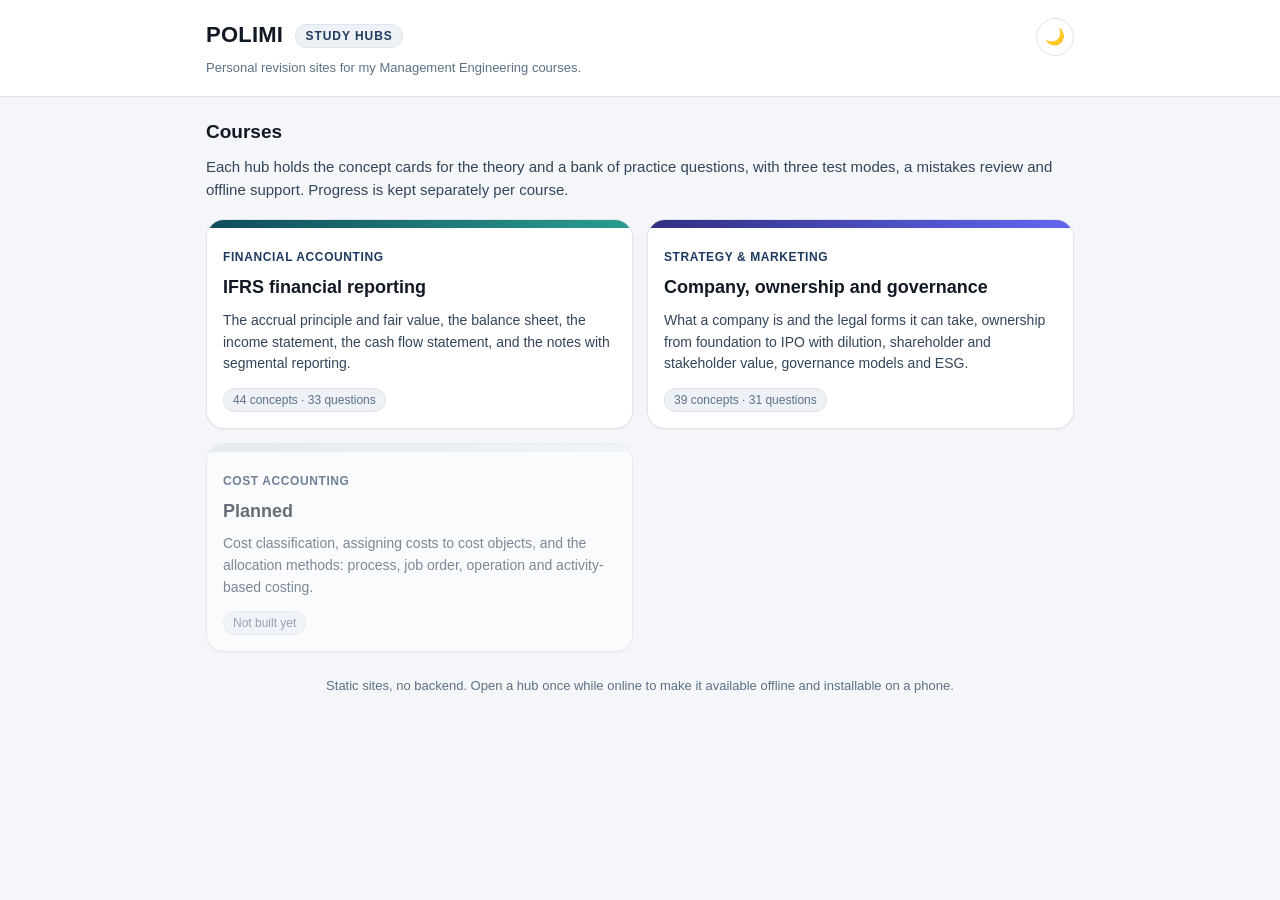
==== commit 68f1ab34: "Restructure into a course portal with per-course subfolders Turns the repository into a portal hosti" ====
--- a/index.html
+++ b/index.html
@@ -3,124 +3,85 @@
 <head>
 <meta charset="utf-8" />
 <meta name="viewport" content="width=device-width, initial-scale=1, viewport-fit=cover" />
-<title>Strategy &amp; Marketing Study Hub</title>
-<meta name="description" content="Concepts and practice questions on Strategy and Marketing: the company, legal forms, ownership and evolution, value, governance and ESG." />
+<title>POLIMI Study Hubs</title>
+<meta name="description" content="Personal revision sites for my Management Engineering courses: concept cards and practice questions, one hub per course." />
 <link rel="manifest" href="manifest.json" />
 <link rel="icon" href="icon.svg" type="image/svg+xml" />
 <link rel="apple-touch-icon" href="icon.svg" />
-<meta name="theme-color" content="#312e81" />
+<meta name="theme-color" content="#1f3a5f" />
 <meta name="apple-mobile-web-app-capable" content="yes" />
-<script>(function(){try{var t=localStorage.getItem('sm_theme');if(!t){t=(window.matchMedia&&window.matchMedia('(prefers-color-scheme: dark)').matches)?'dark':'light';}document.documentElement.setAttribute('data-theme',t);}catch(e){}})();</script>
-<link rel="stylesheet" href="styles.css" />
+<script>(function(){try{var t=localStorage.getItem('polimi_theme');if(!t){t=(window.matchMedia&&window.matchMedia('(prefers-color-scheme: dark)').matches)?'dark':'light';}document.documentElement.setAttribute('data-theme',t);}catch(e){}})();</script>
+<link rel="stylesheet" href="portal.css" />
 </head>
 <body>
 <header>
   <div class="header-inner">
-    <div class="topbar">
-      <div>
-        <h1>Strategy &amp; Marketing <span class="badge" id="versionBadge">v1.0</span></h1>
-        <div class="small" id="count"></div>
-      </div>
-      <div class="topbar-actions">
-        <button class="theme-toggle" id="themeToggle" title="Toggle dark mode" aria-label="Toggle dark mode">🌙</button>
-        <button class="hamb" id="hambBtn" aria-label="Menu">Menu</button>
-      </div>
+    <div>
+      <h1>POLIMI <span class="tag">Study Hubs</span></h1>
+      <p class="small">Personal revision sites for my Management Engineering courses.</p>
     </div>
-    <nav class="nav" id="mainNav" aria-label="Sections">
-      <button id="homeBtn" data-section="home" class="active">Home</button>
-      <button id="conceptsBtn" data-section="concepts">Concepts</button>
-      <button id="fullBtn" data-mode="full">Full Test</button>
-      <button id="practiceBtn" data-mode="practice10">Practice 10</button>
-      <button id="examBtn" data-mode="exam">Exam Test</button>
-      <button id="mistakesBtn" data-section="mistakes">Mistakes</button>
-    </nav>
-    <div class="progress-wrap"><div class="progress" id="progress"></div></div>
+    <button class="theme-toggle" id="themeToggle" title="Toggle dark mode" aria-label="Toggle dark mode">🌙</button>
   </div>
 </header>
 
 <main>
-  <section id="home" class="app-section card hero">
-    <h2>Study menu</h2>
-    <p>Introduction to Strategy and Marketing: what a company is, the legal forms it can take, how ownership evolves from foundation to IPO, how value is defined for shareholders and stakeholders, and how the company is governed. Concept cards for the theory, three test modes for practice.</p>
-    <div class="stats-row" id="homeStats"></div>
-    <div class="grid">
-      <div class="topic">
-        <div class="kicker">Concepts</div>
-        <strong>Course recap</strong>
-        <p class="mini">Company scope and size, legal forms, shareholders and takeovers, financing rounds and dilution, IPO, shareholder and enterprise value, the stakeholder perspective, corporate governance models and ESG.</p>
-        <button class="pill" data-section="concepts">Open Concepts</button>
+  <section class="intro">
+    <h2>Courses</h2>
+    <p>Each hub holds the concept cards for the theory and a bank of practice questions, with three test modes, a mistakes review and offline support. Progress is kept separately per course.</p>
+  </section>
+
+  <div class="course-grid">
+    <a class="course" href="fa/index.html">
+      <span class="swatch fa" aria-hidden="true"></span>
+      <div class="course-body">
+        <span class="kicker">Financial Accounting</span>
+        <strong>IFRS financial reporting</strong>
+        <p>The accrual principle and fair value, the balance sheet, the income statement, the cash flow statement, and the notes with segmental reporting.</p>
+        <span class="counts">44 concepts · 33 questions</span>
       </div>
-      <div class="topic">
-        <div class="kicker">Tests</div>
-        <strong>Three modes</strong>
-        <p class="mini">Full Test in order with Start From and Jump To, Practice 10 random questions with instant feedback, and Exam Test with 10 questions and no feedback until the recap.</p>
-        <button class="pill" id="continueBtn" data-mode="full">Start Full Test</button>
+    </a>
+
+    <a class="course" href="sm/index.html">
+      <span class="swatch sm" aria-hidden="true"></span>
+      <div class="course-body">
+        <span class="kicker">Strategy &amp; Marketing</span>
+        <strong>Company, ownership and governance</strong>
+        <p>What a company is and the legal forms it can take, ownership from foundation to IPO with dilution, shareholder and stakeholder value, governance models and ESG.</p>
+        <span class="counts">39 concepts · 31 questions</span>
+      </div>
+    </a>
+
+    <div class="course upcoming">
+      <span class="swatch next" aria-hidden="true"></span>
+      <div class="course-body">
+        <span class="kicker">Cost Accounting</span>
+        <strong>Planned</strong>
+        <p>Cost classification, assigning costs to cost objects, and the allocation methods: process, job order, operation and activity-based costing.</p>
+        <span class="counts">Not built yet</span>
       </div>
     </div>
-    <div class="callout"><strong>Recommended use:</strong> read the concept cards one area at a time, then run Practice 10 filtered on that area. Use the Full Test in order once you have covered everything, and the Exam Test to simulate the real thing. The dilution and valuation questions reward doing the arithmetic rather than recognising the wording.</div>
-  </section>
+  </div>
 
-  <section id="concepts" class="app-section hidden">
-    <div class="card">
-      <h2>Concepts</h2>
-      <p class="small">Each card gives the meaning, how the rule works in practice, and the typical exam trap.</p>
-      <div class="pillrow" id="conceptPills"></div>
-      <input class="searchbox" id="conceptSearch" placeholder="Search concepts..." aria-label="Search concepts" />
-      <div class="topic-grid concepts-grid" id="conceptsGrid"></div>
-      <div class="callout warn">
-        <strong>High-frequency traps</strong>
-        <div class="topic-grid">
-          <div class="topic"><div class="kicker">Trap</div><strong>Percentages need a valuation</strong><p>A stake falling from 40% to 20% can be worth far more if the company grew from €10m to €60m. Never read dilution without the valuation behind it.</p></div>
-          <div class="topic"><div class="kicker">Trap</div><strong>Post-money, not pre-money</strong><p>An investor's share is the investment divided by the post-money valuation, which already includes the cash injected.</p></div>
-          <div class="topic"><div class="kicker">Trap</div><strong>Primary ≠ secondary IPO</strong><p>In a primary the cash goes to the company; in a secondary it goes to the selling shareholders.</p></div>
-          <div class="topic"><div class="kicker">Trap</div><strong>SV = EV − debt + cash</strong><p>Cash reduces net debt, so it raises shareholder value. Dropping the cash term is the usual slip.</p></div>
-          <div class="topic"><div class="kicker">Trap</div><strong>Hostile refers to the board</strong><p>A takeover is hostile when the target's board opposes it, whatever the price offered.</p></div>
-          <div class="topic"><div class="kicker">Trap</div><strong>Unlimited ≠ unregulated</strong><p>Unlimited companies lack limited liability but are exempted from filing accounts for public disclosure.</p></div>
-          <div class="topic"><div class="kicker">Trap</div><strong>One-tier still supervises</strong><p>A single board is not an absence of supervision: non-executives outnumber executives and some act as supervisors.</p></div>
-          <div class="topic"><div class="kicker">Trap</div><strong>Stakeholder view adds, not replaces</strong><p>The argument is that shareholder value alone is insufficient over the long term, not that it should be abandoned.</p></div>
-        </div>
-      </div>
-    </div>
-  </section>
-
-  <section id="testSection" class="app-section hidden">
-    <section class="card" id="setup">
-      <h2 id="testTitle">Test</h2>
-      <p class="small" id="setupDesc">Choose a test mode.</p>
-      <div class="controls">
-        <div id="categoryWrap">
-          <label class="small" for="category">Area</label>
-          <select id="category"></select>
-        </div>
-        <div id="startWrap">
-          <label class="small" for="startFrom">Start from question</label>
-          <input id="startFrom" type="number" min="1" value="1" />
-        </div>
-        <div id="orderWrap">
-          <label class="small" for="orderMode">Order</label>
-          <select id="orderMode">
-            <option value="ordered">Original order</option>
-            <option value="shuffle">Shuffle</option>
-          </select>
-        </div>
-      </div>
-      <button class="primary" id="startBtn">Start</button>
-    </section>
-    <section class="card hidden" id="quiz"></section>
-    <section class="card hidden" id="summary"></section>
-  </section>
-
-  <section id="mistakes" class="app-section hidden">
-    <div class="card">
-      <h2>Mistakes Review</h2>
-      <p class="small">Wrong answers are saved in this browser.</p>
-      <div id="mistakeList"></div>
-      <button class="ghost" id="clearMistakesBtn">Reset mistakes</button>
-    </div>
-  </section>
+  <p class="foot">Static sites, no backend. Open a hub once while online to make it available offline and installable on a phone.</p>
 </main>
 
-<script src="data.js"></script>
-<script src="app.js"></script>
+<script>
+(function () {
+  var btn = document.getElementById("themeToggle");
+  function sync() {
+    btn.textContent = document.documentElement.getAttribute("data-theme") === "dark" ? "☀️" : "🌙";
+  }
+  btn.addEventListener("click", function () {
+    var cur = document.documentElement.getAttribute("data-theme") || "light";
+    var next = cur === "dark" ? "light" : "dark";
+    document.documentElement.setAttribute("data-theme", next);
+    try { localStorage.setItem("polimi_theme", next); } catch (e) {}
+    var meta = document.querySelector('meta[name="theme-color"]');
+    if (meta) meta.content = next === "dark" ? "#0b0f14" : "#1f3a5f";
+    sync();
+  });
+  sync();
+})();
+</script>
 </body>
 </html>
--- a/portal.css
+++ b/portal.css
@@ -0,0 +1,35 @@
+:root{--bg:#f4f6f9;--card:#fff;--text:#111a24;--muted:#5d7085;--line:#dfe5ec;--accent:#1f3a5f;--soft:#eef2f7;--text2:#33455a;--shadow:0 1px 2px rgba(17,26,36,.05);--shadow-md:0 12px 30px rgba(17,26,36,.10)}
+[data-theme="dark"]{--bg:#0b0f14;--card:#151b23;--text:#e7ecf2;--muted:#94a4b8;--line:#232d39;--accent:#7fb0e0;--soft:#1a222c;--text2:#c4d0dd;--shadow:0 1px 2px rgba(0,0,0,.4);--shadow-md:0 12px 32px rgba(0,0,0,.5)}
+*{box-sizing:border-box}
+body{margin:0;font-family:-apple-system,BlinkMacSystemFont,"Segoe UI",Roboto,Arial,sans-serif;background:var(--bg);color:var(--text);line-height:1.55;transition:background .25s ease,color .25s ease}
+header{background:var(--card);border-bottom:1px solid var(--line);transition:background .25s ease,border-color .25s ease}
+.header-inner{max-width:900px;margin:0 auto;padding:18px 16px;display:flex;align-items:flex-start;justify-content:space-between;gap:12px}
+h1{font-size:22px;margin:0;letter-spacing:.01em}
+.tag{font-size:12px;font-weight:700;text-transform:uppercase;letter-spacing:.08em;color:var(--accent);border:1px solid var(--line);background:var(--soft);border-radius:999px;padding:4px 9px;vertical-align:middle;margin-left:6px}
+h2{font-size:19px;margin:0 0 8px}
+p{margin:8px 0}
+.small{font-size:13px;color:var(--muted);margin:6px 0 0}
+.theme-toggle{flex:0 0 auto;border:1px solid var(--line);background:var(--card);color:var(--text);border-radius:999px;width:38px;height:38px;font-size:16px;line-height:1;display:flex;align-items:center;justify-content:center;cursor:pointer;transition:transform .15s ease}
+.theme-toggle:active{transform:scale(.86)}
+main{max-width:900px;margin:0 auto;padding:20px 16px 40px}
+.intro{margin-bottom:18px}
+.intro p{color:var(--text2);font-size:15px}
+.course-grid{display:grid;grid-template-columns:repeat(2,1fr);gap:14px}
+.course{display:flex;gap:0;flex-direction:column;overflow:hidden;background:var(--card);border:1px solid var(--line);border-radius:18px;box-shadow:var(--shadow);text-decoration:none;color:inherit;transition:transform .18s ease,box-shadow .18s ease,border-color .18s ease}
+a.course:hover{transform:translateY(-3px);box-shadow:var(--shadow-md);border-color:var(--accent)}
+.swatch{display:block;height:8px}
+.swatch.fa{background:linear-gradient(90deg,#0f4c5c,#2a9d8f)}
+.swatch.sm{background:linear-gradient(90deg,#312e81,#6366f1)}
+.swatch.next{background:linear-gradient(90deg,var(--line),var(--soft))}
+.course-body{padding:16px}
+.kicker{font-size:12px;font-weight:800;text-transform:uppercase;letter-spacing:.05em;color:var(--accent)}
+.course strong{display:block;font-size:18px;margin:5px 0 8px}
+.course p{font-size:14px;color:var(--text2);margin:0 0 12px}
+.counts{font-size:12px;color:var(--muted);border:1px solid var(--line);background:var(--soft);border-radius:999px;padding:4px 9px}
+.upcoming{opacity:.62}
+.foot{margin-top:24px;font-size:13px;color:var(--muted);text-align:center}
+@media(max-width:700px){
+  .course-grid{grid-template-columns:1fr}
+  main{padding:16px 14px 32px}
+  .header-inner{padding:16px 14px}
+}
